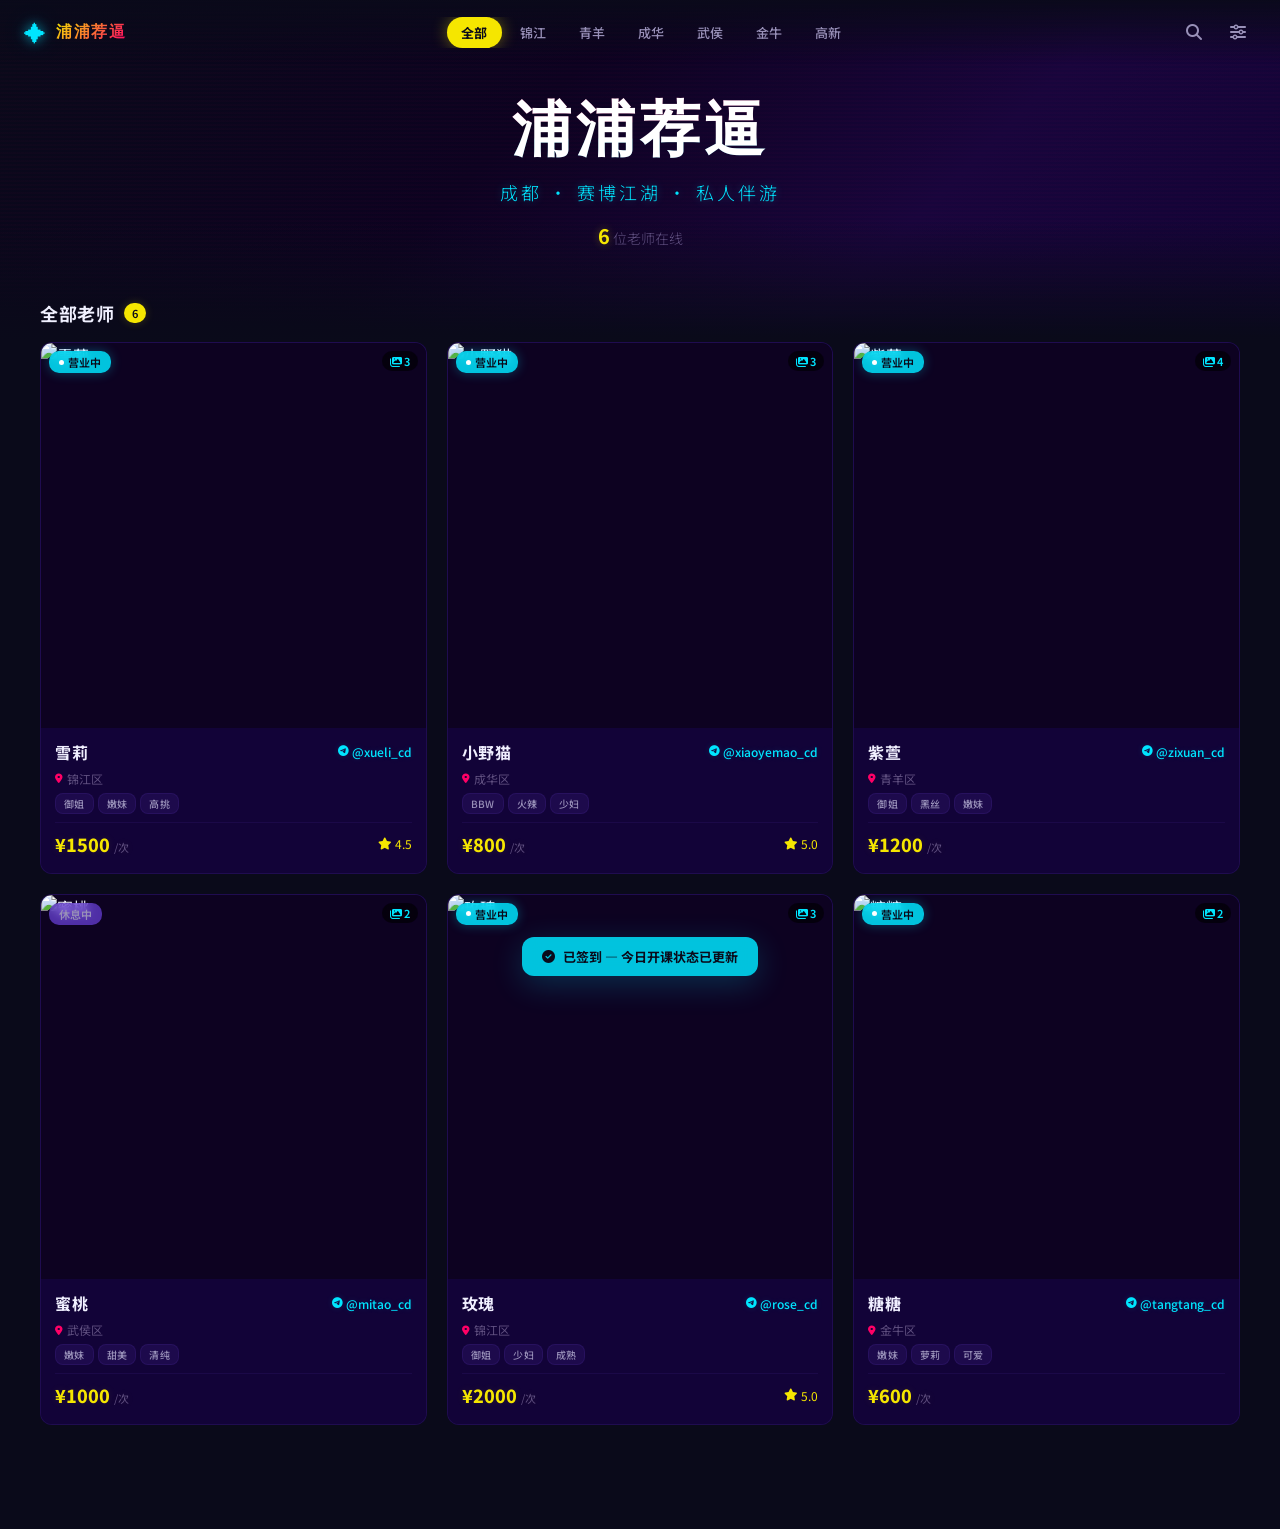
==== index.html @ 87f295d9 "Add files via upload" ====
<!DOCTYPE html>
<html lang="zh-CN">
<head>
    <meta charset="UTF-8">
    <meta name="viewport" content="width=device-width, initial-scale=1.0, maximum-scale=1.0, user-scalable=no">
    <title>浦浦荐逼 · 赛博江湖</title>
    <script src="https://telegram.org/js/telegram-web-app.js"></script>
    <link rel="preconnect" href="https://fonts.googleapis.com">
    <link href="https://fonts.googleapis.com/css2?family=Noto+Sans+SC:wght@300;400;500;700;900&family=Inter:wght@300;400;500;600;700;800&display=swap" rel="stylesheet">
    <link rel="stylesheet" href="https://cdnjs.cloudflare.com/ajax/libs/font-awesome/6.5.1/css/all.min.css">
    <link rel="stylesheet" href="styles.css">
</head>
<body>
    <nav class="navbar" id="navbar">
        <div class="nav-brand">
            <span class="brand-icon">✦</span>
            <span class="brand-text">浦浦荐逼</span>
        </div>
        <div class="nav-links" id="navLinks">
            <a href="#" class="nav-link active" data-filter="all">全部</a>
            <a href="#" class="nav-link" data-filter="锦江区">锦江</a>
            <a href="#" class="nav-link" data-filter="青羊区">青羊</a>
            <a href="#" class="nav-link" data-filter="成华区">成华</a>
            <a href="#" class="nav-link" data-filter="武侯区">武侯</a>
            <a href="#" class="nav-link" data-filter="金牛区">金牛</a>
            <a href="#" class="nav-link" data-filter="高新区">高新</a>
        </div>
        <div class="nav-actions">
            <button class="icon-btn" id="searchToggle"><i class="fas fa-search"></i></button>
            <button class="icon-btn" id="filterToggle"><i class="fas fa-sliders-h"></i></button>
        </div>
    </nav>

    <div class="search-bar" id="searchBar">
        <i class="fas fa-search search-icon"></i>
        <input type="text" id="searchInput" placeholder="搜索老师花名、标签、简介..." autocomplete="off">
        <button class="icon-btn search-close" id="searchClose"><i class="fas fa-times"></i></button>
    </div>

    <div class="filter-panel" id="filterPanel">
        <div class="filter-section">
            <h4>标签筛选</h4>
            <div class="tag-filters" id="tagFilters">
                <span class="filter-tag active" data-tag="all">全部</span>
            </div>
        </div>
        <div class="filter-section">
            <h4>价格区间</h4>
            <div class="price-range">
                <input type="number" id="priceMin" placeholder="最低价" min="0">
                <span class="price-sep">—</span>
                <input type="number" id="priceMax" placeholder="最高价" min="0">
                <button class="btn-sm" id="priceFilterBtn">确定</button>
            </div>
        </div>
        <div class="filter-section">
            <h4>开课状态</h4>
            <div class="status-filters">
                <label><input type="radio" name="status" value="all" checked> 全部</label>
                <label><input type="radio" name="status" value="营业中"> 营业中</label>
                <label><input type="radio" name="status" value="休息中"> 休息中</label>
            </div>
        </div>
    </div>

    <main class="main-content" id="mainContent">
        <section class="hero">
            <div class="hero-bg"></div>
            <div class="hero-content">
                <h1 class="hero-title" data-text="浦浦荐逼">浦浦荐逼</h1>
                <p class="hero-subtitle">成都 · 赛博江湖 · 私人伴游</p>
                <div class="hero-stats"><span id="teacherCount">0</span> 位老师在线</div>
            </div>
        </section>

        <section class="category-section">
            <div class="section-header">
                <h2 class="section-title">全部老师</h2>
                <span class="section-badge" id="totalBadge">0</span>
            </div>
            <div class="card-grid" id="cardGrid"></div>
        </section>
    </main>

    <!-- Teacher Detail Modal -->
    <div class="modal-overlay" id="teacherModal">
        <div class="modal-content">
            <button class="modal-close" id="modalClose"><i class="fas fa-times"></i></button>
            <div class="modal-gallery">
                <div class="gallery-main" id="galleryMain">
                    <img src="" alt="" id="galleryImg">
                    <button class="gallery-nav gallery-prev" id="galleryPrev"><i class="fas fa-chevron-left"></i></button>
                    <button class="gallery-nav gallery-next" id="galleryNext"><i class="fas fa-chevron-right"></i></button>
                    <div class="gallery-counter" id="galleryCounter">1 / 1</div>
                </div>
                <div class="gallery-thumbs" id="galleryThumbs"></div>
            </div>
            <div class="modal-info">
                <div class="modal-header">
                    <h2 id="modalName">—</h2>
                    <span class="modal-tg"><i class="fab fa-telegram-plane"></i> @<span id="modalTG">—</span></span>
                    <span class="modal-status" id="modalStatus">营业中</span>
                </div>
                <div class="modal-tags" id="modalTags"></div>
                <div class="modal-detail-grid">
                    <div class="detail-item"><span class="detail-label"><i class="fas fa-map-marker-alt"></i> 区域</span><span class="detail-value" id="modalDistrict">—</span></div>
                    <div class="detail-item"><span class="detail-label"><i class="fas fa-tag"></i> 价格</span><span class="detail-value price" id="modalPrice">—</span></div>
                    <div class="detail-item"><span class="detail-label"><i class="fas fa-clock"></i> 开课</span><span class="detail-value" id="modalSchedule">—</span></div>
                    <div class="detail-item"><span class="detail-label"><i class="fas fa-gift"></i> 优惠</span><span class="detail-value" id="modalDiscount">暂无</span></div>
                </div>
                <div class="modal-section">
                    <h4><i class="fas fa-file-alt"></i> 老师简介</h4>
                    <p id="modalBio">暂无简介</p>
                </div>
                <div class="modal-section">
                    <div class="review-header">
                        <h4><i class="fas fa-star"></i> 评价</h4>
                        <button class="btn-sm" id="addReviewBtn"><i class="fas fa-plus"></i> 写评价</button>
                    </div>
                    <div class="reviews-container" id="reviewsContainer"><p class="no-reviews">暂无评价</p></div>
                </div>
            </div>
        </div>
    </div>

    <!-- Review Modal -->
    <div class="modal-overlay" id="reviewModal">
        <div class="modal-content modal-sm">
            <h3>添加评价</h3>
            <div class="rating-input">
                <span class="star" data-val="1">★</span>
                <span class="star" data-val="2">★</span>
                <span class="star" data-val="3">★</span>
                <span class="star" data-val="4">★</span>
                <span class="star" data-val="5">★</span>
                <span class="rating-text" id="ratingText">点击评分</span>
            </div>
            <textarea id="reviewText" placeholder="分享你的体验..." rows="4"></textarea>
            <input type="text" id="reviewerName" placeholder="你的昵称（选填）">
            <div class="modal-actions">
                <button class="btn-cancel" id="reviewCancel">取消</button>
                <button class="btn-primary" id="reviewSubmit">提交评价</button>
            </div>
        </div>
    </div>

    <div class="checkin-banner" id="checkinBanner">
        <i class="fas fa-check-circle"></i>
        <span>已签到 — 今日开课状态已更新</span>
    </div>

    <script src="app.js"></script>
</body>
</html>
---- styles.css ----
/* ============================================================
   CYBERPUNK 2077 主题 - 赛博朋克配色
   ============================================================ */
:root {
    --bg-primary: #0A0A1A;
    --bg-secondary: #0D0221;
    --bg-card: #120338;
    --bg-card-hover: #1D0558;
    --bg-elevated: #1D0558;
    --text-primary: #F0F0FF;
    --text-secondary: #9890B8;
    --text-muted: #605080;
    --accent: #F5E600;
    --accent-hover: #FFD700;
    --accent-glow: rgba(245, 230, 0, 0.45);
    --gold: #F5E600;
    --cyan: #00E5FF;
    --pink: #FF0066;
    --purple: #7C4DFF;
    --blue: #00E5FF;
    --orange: #FF6B00;
    --border-radius: 12px;
    --border-radius-lg: 20px;
    --transition: all 0.3s cubic-bezier(0.25, 0.46, 0.45, 0.94);
    --shadow-card: 0 8px 32px rgba(0, 0, 0, 0.6);
    --shadow-hover: 0 16px 48px rgba(0, 0, 0, 0.8), 0 0 20px rgba(245, 230, 0, 0.08);
    --gradient-hero: linear-gradient(135deg, #0A0A1A 0%, #0D0221 40%, #1A0540 70%, #120338 100%);
    --gradient-card: linear-gradient(180deg, transparent 0%, rgba(10, 10, 26, 0.95) 100%);
    --gradient-accent: linear-gradient(135deg, #F5E600, #FF0066);
    --font-cn: 'Noto Sans SC', -apple-system, BlinkMacSystemFont, sans-serif;
    --font-en: 'Inter', -apple-system, BlinkMacSystemFont, sans-serif;
}

*,*::before,*::after{margin:0;padding:0;box-sizing:border-box}
html{scroll-behavior:smooth;-webkit-tap-highlight-color:transparent}
body{font-family:var(--font-cn);background:var(--bg-primary);color:var(--text-primary);min-height:100vh;overflow-x:hidden;padding-bottom:80px}
a{text-decoration:none;color:inherit}
img{display:block;max-width:100%}
button{cursor:pointer;border:none;background:none;font-family:inherit}
input,textarea{font-family:inherit;outline:none}
::selection{background:var(--pink);color:#fff}
::-webkit-scrollbar{width:6px}
::-webkit-scrollbar-track{background:transparent}
::-webkit-scrollbar-thumb{background:rgba(124,77,255,0.3);border-radius:3px}
::-webkit-scrollbar-thumb:hover{background:rgba(124,77,255,0.5)}

/* Navbar - Cyberpunk */
.navbar{position:fixed;top:0;left:0;right:0;z-index:1000;display:flex;align-items:center;justify-content:space-between;padding:0 24px;height:64px;background:linear-gradient(180deg,rgba(10,10,26,0.95) 0%,transparent 100%);transition:var(--transition)}
.navbar.scrolled{background:rgba(13,2,33,0.98);backdrop-filter:blur(20px);box-shadow:0 2px 20px rgba(0,0,0,0.6)}
.nav-brand{display:flex;align-items:center;gap:10px}
.brand-icon{font-size:22px;color:var(--cyan);text-shadow:0 0 12px rgba(0,229,255,0.6),0 0 30px rgba(0,229,255,0.2)}
.brand-text{font-family:var(--font-en);font-size:16px;font-weight:800;letter-spacing:1.5px;background:var(--gradient-accent);-webkit-background-clip:text;-webkit-text-fill-color:transparent;background-clip:text;text-shadow:none}
.nav-links{display:flex;gap:4px;overflow-x:auto;scrollbar-width:none;-ms-overflow-style:none;padding:0 8px;flex:1;justify-content:center}
.nav-links::-webkit-scrollbar{display:none}
.nav-link{padding:6px 14px;font-size:13px;font-weight:500;color:var(--text-secondary);white-space:nowrap;border-radius:20px;transition:var(--transition);letter-spacing:.5px}
.nav-link:hover{color:var(--cyan);text-shadow:0 0 8px rgba(0,229,255,0.3)}
.nav-link.active{color:#0A0A1A;background:var(--accent);font-weight:700;box-shadow:0 0 16px rgba(245,230,0,0.4)}
.nav-actions{display:flex;gap:8px}
.icon-btn{width:36px;height:36px;display:flex;align-items:center;justify-content:center;border-radius:50%;color:var(--text-secondary);font-size:16px;transition:var(--transition)}
.icon-btn:hover{background:rgba(0,229,255,0.1);color:var(--cyan)}

/* Search Bar */
.search-bar{position:fixed;top:64px;left:0;right:0;z-index:999;display:none;align-items:center;gap:12px;padding:12px 24px 16px;background:rgba(10,10,26,0.98);backdrop-filter:blur(20px);border-bottom:1px solid rgba(0,229,255,0.08)}
.search-bar.open{display:flex}
.search-icon{color:var(--text-muted);font-size:16px}
.search-bar input{flex:1;padding:10px 0;background:transparent;border:none;color:var(--text-primary);font-size:16px}
.search-bar input::placeholder{color:var(--text-muted)}
.search-close{color:var(--text-muted)}

/* Filter Panel */
.filter-panel{position:fixed;top:64px;left:0;right:0;z-index:999;display:none;padding:16px 24px;background:rgba(13,2,33,0.98);backdrop-filter:blur(20px);border-bottom:1px solid rgba(124,77,255,0.1)}
.filter-panel.open{display:block}
.filter-section{margin-bottom:14px}
.filter-section:last-child{margin-bottom:0}
.filter-section h4{font-size:12px;font-weight:600;color:var(--text-muted);text-transform:uppercase;letter-spacing:1px;margin-bottom:8px}
.tag-filters{display:flex;flex-wrap:wrap;gap:6px}
.filter-tag{padding:5px 12px;font-size:12px;font-weight:500;border-radius:16px;background:rgba(124,77,255,0.1);color:var(--text-secondary);cursor:pointer;transition:var(--transition);border:1px solid rgba(124,77,255,0.15)}
.filter-tag:hover{background:rgba(124,77,255,0.2);color:var(--cyan)}
.filter-tag.active{background:var(--accent);color:#0A0A1A;font-weight:700;border-color:var(--accent);box-shadow:0 0 12px rgba(245,230,0,0.3)}
.price-range{display:flex;align-items:center;gap:8px}
.price-range input{width:80px;padding:6px 10px;background:rgba(124,77,255,0.08);border:1px solid rgba(124,77,255,0.15);border-radius:8px;color:#fff;font-size:13px}
.price-range input:focus{border-color:var(--cyan);box-shadow:0 0 8px rgba(0,229,255,0.2)}
.price-sep{color:var(--text-muted)}
.btn-sm{padding:6px 14px;font-size:12px;font-weight:600;border-radius:8px;background:var(--accent);color:#0A0A1A;transition:var(--transition);box-shadow:0 0 10px rgba(245,230,0,0.2)}
.btn-sm:hover{background:var(--accent-hover);box-shadow:0 0 16px rgba(245,230,0,0.4)}
.status-filters{display:flex;gap:14px;flex-wrap:wrap}
.status-filters label{font-size:13px;color:var(--text-secondary);display:flex;align-items:center;gap:4px;cursor:pointer}
.status-filters input[type="radio"]{accent-color:var(--cyan)}

/* Hero - Cyberpunk */
.hero{position:relative;height:340px;display:flex;align-items:center;justify-content:center;overflow:hidden}
.hero-bg{position:absolute;inset:0;background:var(--gradient-hero);opacity:.9}
.hero-bg::before{content:'';position:absolute;top:0;left:0;right:0;bottom:0;background:repeating-linear-gradient(0deg,transparent,transparent 2px,rgba(255,0,102,0.02) 2px,rgba(255,0,102,0.02) 4px);pointer-events:none}
.hero-bg::after{content:'';position:absolute;bottom:0;left:0;right:0;height:120px;background:linear-gradient(transparent,var(--bg-primary))}
.hero-content{position:relative;text-align:center;z-index:1;padding:0 20px}
.hero-title{font-family:var(--font-en);font-size:clamp(36px,8vw,60px);font-weight:900;letter-spacing:4px;margin-bottom:8px;color:#fff}

/* 霓虹分层文字效果 - 通过 data-text 实现 */
.hero-title{position:relative;display:inline-block}
.hero-title::before{content:attr(data-text);position:absolute;top:0;left:0;width:100%;height:100%;z-index:-1;color:var(--pink);animation:cyber-glitch 3s infinite;clip-path:inset(0 0 60% 0);opacity:.4}
.hero-title::after{content:attr(data-text);position:absolute;top:0;left:0;width:100%;height:100%;z-index:-1;color:var(--cyan);animation:cyber-glitch2 3s infinite;clip-path:inset(60% 0 0 0);opacity:.4}

@keyframes cyber-glitch{0%,90%,100%{transform:translate(0)}92%{transform:translate(-3px,1px)}94%{transform:translate(3px,-1px)}96%{transform:translate(-2px,2px)}98%{transform:translate(2px,-2px)}}
@keyframes cyber-glitch2{0%,90%,100%{transform:translate(0)}92%{transform:translate(3px,-1px)}94%{transform:translate(-3px,1px)}96%{transform:translate(2px,2px)}98%{transform:translate(-2px,-2px)}}

.hero-subtitle{font-size:clamp(14px,3vw,18px);color:var(--cyan);font-weight:300;letter-spacing:3px;margin-bottom:16px;text-shadow:0 0 10px rgba(0,229,255,0.3)}
.hero-stats{font-size:14px;color:var(--text-muted);font-weight:300}
.hero-stats span{color:var(--accent);font-weight:700;font-size:20px;text-shadow:0 0 8px rgba(245,230,0,0.3)}

/* Section Header */
.category-section{padding:0 24px;margin-top:-40px;position:relative;z-index:2}
.section-header{display:flex;align-items:center;gap:10px;margin-bottom:16px}
.section-title{font-size:18px;font-weight:700;letter-spacing:.5px}
.section-badge{font-size:11px;font-weight:600;padding:2px 8px;border-radius:10px;background:var(--accent);color:#0A0A1A;box-shadow:0 0 10px rgba(245,230,0,0.2)}

/* Card Grid */
.card-grid{display:grid;grid-template-columns:repeat(auto-fill,minmax(280px,1fr));gap:16px;padding-bottom:24px}

/* Teacher Card - Cyberpunk */
.teacher-card{position:relative;border-radius:var(--border-radius);overflow:hidden;background:var(--bg-card);transition:var(--transition);cursor:pointer;transform:translateZ(0);border:1px solid rgba(124,77,255,0.12)}
.teacher-card:hover{transform:translateY(-8px) scale(1.02);box-shadow:var(--shadow-hover);border-color:rgba(245,230,0,0.15);z-index:5}
.card-photo-container{position:relative;width:100%;padding-top:100%;overflow:hidden;background:var(--bg-secondary)}
.card-photo{position:absolute;top:0;left:0;width:100%;height:100%;object-fit:cover;transition:transform .5s ease}
.teacher-card:hover .card-photo{transform:scale(1.08)}
.card-photo-nav{position:absolute;top:50%;transform:translateY(-50%);width:28px;height:28px;display:flex;align-items:center;justify-content:center;background:rgba(0,0,0,0.5);color:#fff;border-radius:50%;font-size:12px;opacity:0;transition:var(--transition);z-index:3;backdrop-filter:blur(4px)}
.card-photo-nav.prev{left:6px}
.card-photo-nav.next{right:6px}
.teacher-card:hover .card-photo-nav{opacity:1}
.card-photo-nav:hover{background:rgba(255,0,102,0.7)}
.card-photo-counter{position:absolute;top:8px;right:8px;font-size:11px;font-weight:600;padding:2px 8px;border-radius:10px;background:rgba(0,0,0,0.6);color:var(--cyan);backdrop-filter:blur(4px);z-index:3}
.card-status{position:absolute;top:8px;left:8px;display:flex;align-items:center;gap:4px;font-size:11px;font-weight:600;padding:3px 10px;border-radius:10px;z-index:3;backdrop-filter:blur(4px)}
.card-status.active{background:rgba(0,229,255,0.85);color:#0A0A1A;box-shadow:0 0 12px rgba(0,229,255,0.3)}
.card-status.resting{background:rgba(124,77,255,0.6);color:var(--text-secondary)}
.card-status .dot{width:5px;height:5px;border-radius:50%;background:#fff;animation:pulse-dot 2s infinite}
@keyframes pulse-dot{0%,100%{opacity:1}50%{opacity:0.3}}

/* Card Body */
.card-body{padding:12px 14px 16px;background:linear-gradient(180deg,var(--bg-card),rgba(18,3,56,0.95))}
.card-name-row{display:flex;align-items:center;justify-content:space-between;margin-bottom:6px}
.card-name{font-size:16px;font-weight:700;letter-spacing:.5px}
.card-tg{font-size:12px;color:var(--cyan);display:flex;align-items:center;gap:3px;font-weight:500;text-shadow:0 0 6px rgba(0,229,255,0.15)}
.card-tg i{font-size:11px}
.card-district{font-size:12px;color:var(--text-muted);display:flex;align-items:center;gap:4px;margin-bottom:6px}
.card-district i{font-size:10px;color:var(--pink)}
.card-tags{display:flex;flex-wrap:wrap;gap:4px;margin-bottom:8px}
.card-tag{font-size:10px;font-weight:500;padding:2px 8px;border-radius:8px;background:rgba(124,77,255,0.1);color:var(--text-secondary);letter-spacing:.3px;border:1px solid rgba(124,77,255,0.1)}
.card-footer{display:flex;justify-content:space-between;align-items:center;padding-top:8px;border-top:1px solid rgba(124,77,255,0.08)}
.card-price{font-size:18px;font-weight:800;color:var(--accent);text-shadow:0 0 8px rgba(245,230,0,0.1)}
.card-price small{font-size:11px;font-weight:400;color:var(--text-muted)}
.card-rating{display:flex;align-items:center;gap:3px;font-size:12px;color:var(--gold)}

/* Modal - Cyberpunk */
.modal-overlay{position:fixed;inset:0;z-index:2000;display:none;align-items:center;justify-content:center;background:rgba(5,0,20,0.9);backdrop-filter:blur(8px);padding:20px}
.modal-overlay.open{display:flex}
.modal-content{position:relative;width:100%;max-width:520px;max-height:90vh;overflow-y:auto;background:var(--bg-secondary);border-radius:var(--border-radius-lg);box-shadow:0 32px 80px rgba(0,0,0,0.8),0 0 30px rgba(124,77,255,0.08);border:1px solid rgba(124,77,255,0.12)}
.modal-sm{max-width:400px}
.modal-close{position:absolute;top:12px;right:12px;width:36px;height:36px;display:flex;align-items:center;justify-content:center;border-radius:50%;background:rgba(0,0,0,0.5);color:#fff;z-index:10;font-size:16px;transition:var(--transition)}
.modal-close:hover{background:var(--pink)}
.modal-gallery{position:relative}
.gallery-main{position:relative;width:100%;padding-top:75%;background:#050010;overflow:hidden;border-bottom:1px solid rgba(124,77,255,0.1)}
.gallery-main img{position:absolute;top:0;left:0;width:100%;height:100%;object-fit:cover;transition:opacity .3s ease}
.gallery-nav{position:absolute;top:50%;transform:translateY(-50%);width:40px;height:40px;display:flex;align-items:center;justify-content:center;background:rgba(0,0,0,0.6);color:#fff;border-radius:50%;font-size:16px;transition:var(--transition);z-index:5;backdrop-filter:blur(4px)}
.gallery-nav:hover{background:var(--pink);box-shadow:0 0 12px rgba(255,0,102,0.3)}
.gallery-prev{left:12px}
.gallery-next{right:12px}
.gallery-counter{position:absolute;bottom:12px;right:12px;font-size:12px;font-weight:600;padding:3px 10px;border-radius:10px;background:rgba(0,0,0,0.6);color:var(--cyan);backdrop-filter:blur(4px);z-index:5}
.gallery-thumbs{display:flex;gap:4px;padding:8px 12px;background:var(--bg-primary);overflow-x:auto;border-bottom:1px solid rgba(124,77,255,0.05)}
.gallery-thumb{width:48px;height:48px;border-radius:6px;overflow:hidden;cursor:pointer;opacity:.5;transition:var(--transition);flex-shrink:0;border:2px solid transparent}
.gallery-thumb:hover{opacity:.8}
.gallery-thumb.active{opacity:1;border-color:var(--cyan);box-shadow:0 0 8px rgba(0,229,255,0.2)}
.gallery-thumb img{width:100%;height:100%;object-fit:cover}
.modal-info{padding:20px}
.modal-header{display:flex;flex-wrap:wrap;align-items:center;gap:8px;margin-bottom:12px}
.modal-header h2{font-size:22px;font-weight:800;letter-spacing:.5px}
.modal-tg{font-size:13px;color:var(--cyan);display:flex;align-items:center;gap:4px;font-weight:500;text-shadow:0 0 6px rgba(0,229,255,0.15)}
.modal-status{font-size:11px;font-weight:600;padding:3px 10px;border-radius:10px}
.modal-status.online{background:rgba(0,229,255,0.15);color:var(--cyan);border:1px solid rgba(0,229,255,0.3);box-shadow:0 0 8px rgba(0,229,255,0.1)}
.modal-status.offline{background:rgba(124,77,255,0.15);color:var(--text-secondary);border:1px solid rgba(124,77,255,0.2)}
.modal-tags{display:flex;flex-wrap:wrap;gap:6px;margin-bottom:16px}
.modal-tag{font-size:11px;font-weight:500;padding:4px 12px;border-radius:14px;background:rgba(124,77,255,0.12);color:var(--text-secondary);border:1px solid rgba(124,77,255,0.1)}
.modal-detail-grid{display:grid;grid-template-columns:1fr 1fr;gap:10px;margin-bottom:16px}
.detail-item{background:rgba(124,77,255,0.06);border-radius:10px;padding:10px 12px;border:1px solid rgba(124,77,255,0.04)}
.detail-label{display:block;font-size:10px;font-weight:600;color:var(--text-muted);text-transform:uppercase;letter-spacing:.5px;margin-bottom:4px}
.detail-label i{margin-right:3px;color:var(--pink)}
.detail-value{font-size:14px;font-weight:600}
.detail-value.price{font-size:20px;font-weight:800;color:var(--accent);text-shadow:0 0 8px rgba(245,230,0,0.1)}
.modal-section{margin-bottom:16px}
.modal-section:last-child{margin-bottom:0}
.modal-section h4{font-size:13px;font-weight:700;margin-bottom:8px;color:var(--cyan)}
.modal-section h4 i{margin-right:6px;color:var(--pink)}
.modal-section p{font-size:14px;line-height:1.7;color:var(--text-secondary);font-weight:300}
.review-header{display:flex;justify-content:space-between;align-items:center;margin-bottom:8px}
.review-item{background:rgba(124,77,255,0.06);border-radius:10px;padding:12px;margin-bottom:8px;border:1px solid rgba(124,77,255,0.04)}
.review-item:last-child{margin-bottom:0}
.review-meta{display:flex;justify-content:space-between;align-items:center;margin-bottom:4px}
.review-author{font-size:13px;font-weight:600}
.review-stars{color:var(--gold);font-size:12px}
.review-text{font-size:13px;color:var(--text-secondary);line-height:1.5;font-weight:300}
.no-reviews{text-align:center;color:var(--text-muted);font-size:13px;padding:20px 0}

/* Review Form */
.rating-input{display:flex;align-items:center;gap:4px;margin:16px 0}
.star{font-size:28px;color:rgba(124,77,255,0.2);cursor:pointer;transition:var(--transition)}
.star:hover,.star.active{color:var(--gold);text-shadow:0 0 10px rgba(245,230,0,0.3)}
.rating-text{font-size:12px;color:var(--text-muted);margin-left:8px}
#reviewText,#reviewerName{width:100%;padding:10px 14px;background:rgba(124,77,255,0.06);border:1px solid rgba(124,77,255,0.1);border-radius:10px;color:#fff;font-size:14px;margin-bottom:10px;resize:vertical}
#reviewText:focus,#reviewerName:focus{border-color:var(--cyan);box-shadow:0 0 8px rgba(0,229,255,0.1)}
.modal-actions{display:flex;gap:8px;justify-content:flex-end;margin-top:8px}
.btn-cancel{padding:8px 18px;font-size:13px;font-weight:600;border-radius:8px;background:rgba(124,77,255,0.1);color:var(--text-secondary);transition:var(--transition)}
.btn-cancel:hover{background:rgba(124,77,255,0.2);color:#fff}
.btn-primary{padding:8px 18px;font-size:13px;font-weight:600;border-radius:8px;background:var(--accent);color:#0A0A1A;transition:var(--transition);box-shadow:0 0 10px rgba(245,230,0,0.2)}
.btn-primary:hover{background:var(--accent-hover);box-shadow:0 0 16px rgba(245,230,0,0.4)}

/* Check-in Banner */
.checkin-banner{position:fixed;bottom:24px;left:50%;transform:translateX(-50%) translateY(100px);display:flex;align-items:center;gap:8px;padding:10px 20px;background:rgba(0,229,255,0.85);color:#0A0A1A;border-radius:12px;font-size:13px;font-weight:700;z-index:3000;backdrop-filter:blur(10px);box-shadow:0 8px 32px rgba(0,229,255,0.2);transition:transform .4s cubic-bezier(0.68,-0.55,0.265,1.55)}
.checkin-banner.show{transform:translateX(-50%) translateY(0)}

/* Responsive */
@media(max-width:640px){
    .navbar{padding:0 14px}
    .nav-links{justify-content:flex-start}
    .nav-link{font-size:12px;padding:5px 10px}
    .card-grid{grid-template-columns:1fr;gap:14px}
    .category-section{padding:0 14px}
    .hero{height:260px}
    .modal-detail-grid{grid-template-columns:1fr}
    .gallery-thumb{width:40px;height:40px}
    .modal-content{max-height:85vh;border-radius:16px}
}
@media(min-width:641px) and (max-width:1024px){.card-grid{grid-template-columns:repeat(2,1fr)}}
@media(min-width:1025px){.card-grid{grid-template-columns:repeat(3,1fr);gap:20px}.category-section{max-width:1400px;margin:-40px auto 0;padding:0 40px}}
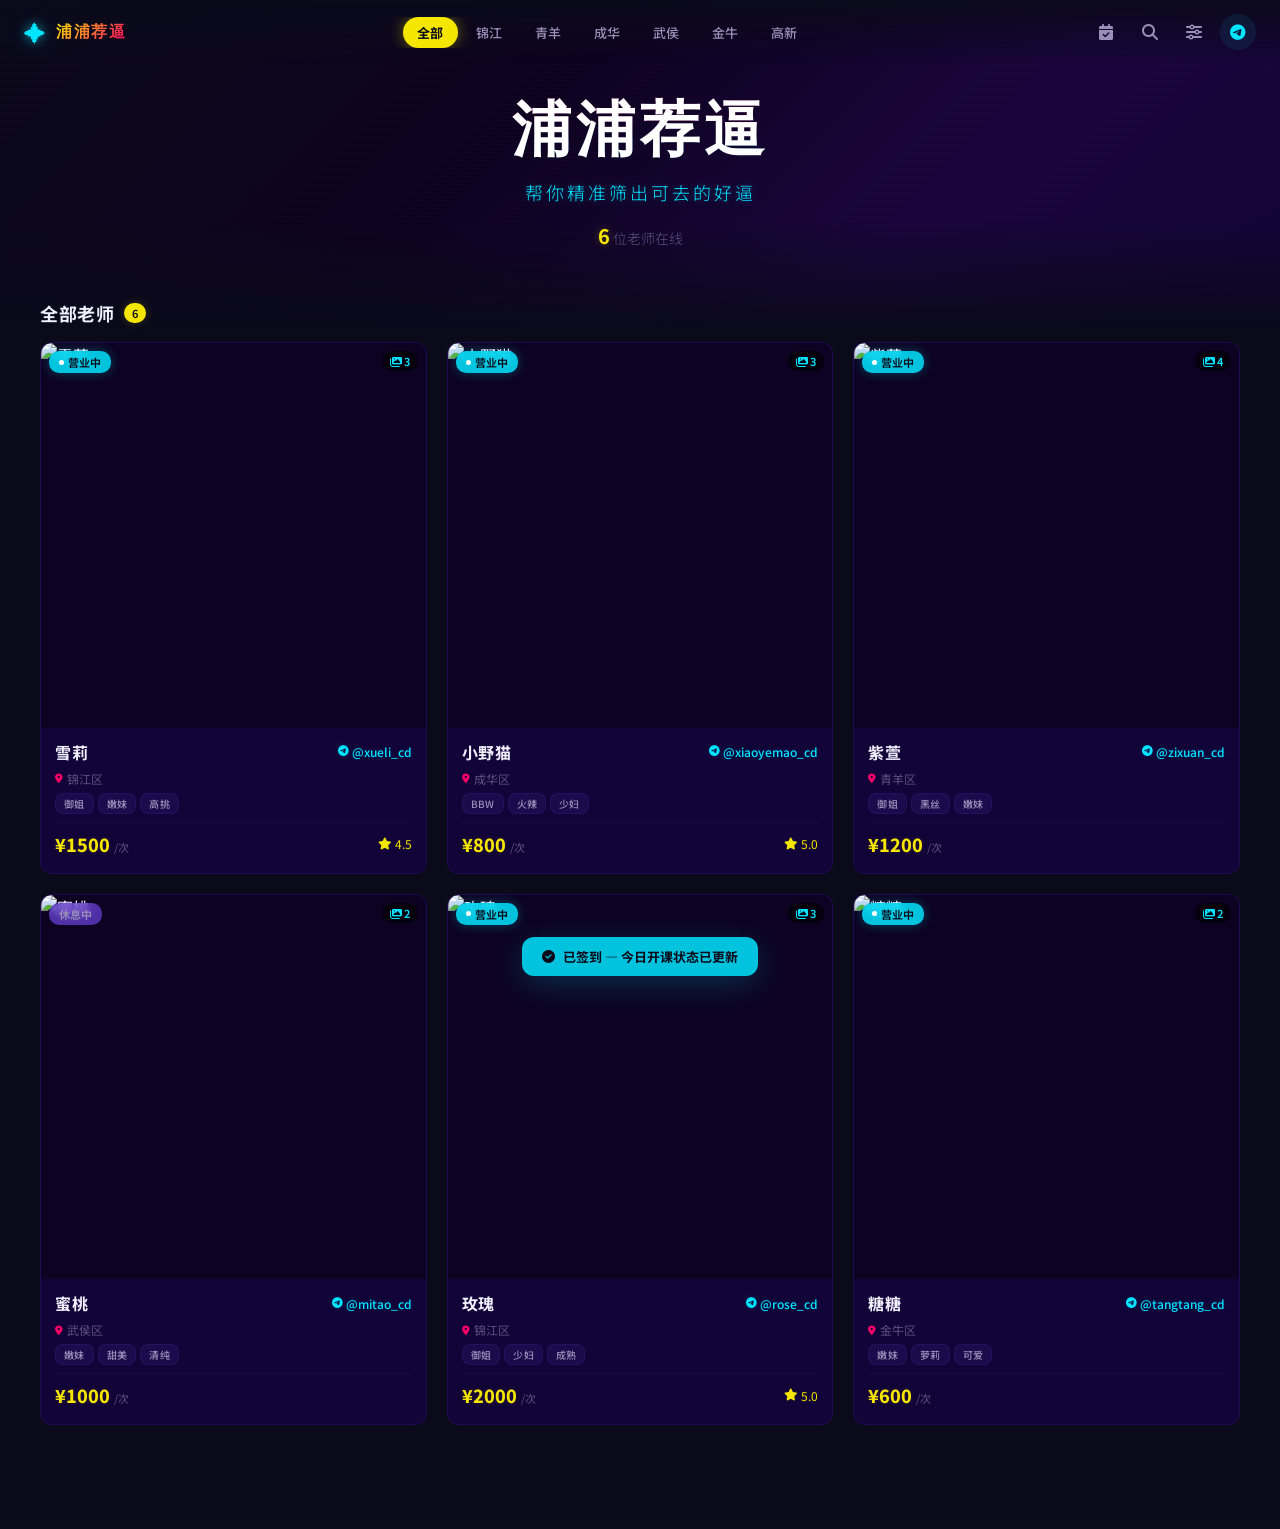
==== commit 43da75df: "Add files via upload" ====
--- a/index.html
+++ b/index.html
@@ -9,6 +9,23 @@
     <link href="https://fonts.googleapis.com/css2?family=Noto+Sans+SC:wght@300;400;500;700;900&family=Inter:wght@300;400;500;600;700;800&display=swap" rel="stylesheet">
     <link rel="stylesheet" href="https://cdnjs.cloudflare.com/ajax/libs/font-awesome/6.5.1/css/all.min.css">
     <link rel="stylesheet" href="styles.css">
+
+    <style>
+    .tg-nav-btn {
+        width:36px;height:36px;display:flex;align-items:center;justify-content:center;
+        border-radius:50%;color:var(--cyan);font-size:16px;transition:var(--transition);
+        text-decoration:none;background:rgba(0,229,255,0.08);
+    }
+    .tg-nav-btn:hover{background:var(--cyan);color:#0A0A1A;box-shadow:0 0 12px rgba(0,229,255,0.3)}
+    .checkin-card {
+        background:rgba(124,77,255,0.06);border:1px solid rgba(124,77,255,0.12);
+        border-radius:14px;padding:20px 16px;cursor:pointer;transition:var(--transition);flex:1;
+    }
+    .checkin-card:hover{background:rgba(124,77,255,0.14);border-color:var(--cyan);transform:translateY(-2px)}
+    .checkin-role-select{display:flex;gap:12px;margin-bottom:8px}
+    .checkin-result{animation:fadeIn .3s ease}
+    @keyframes fadeIn{from{opacity:0;transform:translateY(10px)}to{opacity:1;transform:translateY(0)}}
+    </style>
 </head>
 <body>
     <nav class="navbar" id="navbar">
@@ -26,8 +43,12 @@
             <a href="#" class="nav-link" data-filter="高新区">高新</a>
         </div>
         <div class="nav-actions">
+            <button class="icon-btn" id="checkinToggle" title="签到中心"><i class="fas fa-calendar-check"></i></button>
             <button class="icon-btn" id="searchToggle"><i class="fas fa-search"></i></button>
             <button class="icon-btn" id="filterToggle"><i class="fas fa-sliders-h"></i></button>
+            <a href="https://t.me/pupu25122512" target="_blank" class="tg-nav-btn" title="浦浦一刻">
+                <i class="fab fa-telegram-plane"></i>
+            </a>
         </div>
     </nav>
 
@@ -68,7 +89,7 @@
             <div class="hero-bg"></div>
             <div class="hero-content">
                 <h1 class="hero-title" data-text="浦浦荐逼">浦浦荐逼</h1>
-                <p class="hero-subtitle">成都 · 赛博江湖 · 私人伴游</p>
+                <p class="hero-subtitle">帮你精准筛出可去的好逼</p>
                 <div class="hero-stats"><span id="teacherCount">0</span> 位老师在线</div>
             </div>
         </section>
@@ -81,6 +102,60 @@
             <div class="card-grid" id="cardGrid"></div>
         </section>
     </main>
+
+    <!-- ==================== 签到中心弹窗 ==================== -->
+    <div class="modal-overlay" id="checkinModal">
+        <div class="modal-content" style="max-width:440px">
+            <button class="modal-close" id="checkinModalClose"><i class="fas fa-times"></i></button>
+            <div style="padding:24px;text-align:center">
+                <div style="font-size:40px;margin-bottom:8px">🎯</div>
+                <h2 style="font-size:20px;font-weight:800;margin-bottom:4px">签到中心</h2>
+                <p style="font-size:13px;color:var(--text-muted);margin-bottom:20px">每日签到，福利不断</p>
+
+                <!-- 选择身份 -->
+                <div class="checkin-role-select" id="checkinRoleSelect">
+                    <div class="checkin-card" id="checkinAsWolf">
+                        <div style="font-size:36px;margin-bottom:8px">🐺</div>
+                        <h3 style="font-size:16px;font-weight:700;margin-bottom:4px">我是狼友</h3>
+                        <p style="font-size:12px;color:var(--text-muted)">签到赚积分 · 兑换优惠券</p>
+                    </div>
+                    <div class="checkin-card" id="checkinAsTeacher">
+                        <div style="font-size:36px;margin-bottom:8px">👩‍🏫</div>
+                        <h3 style="font-size:16px;font-weight:700;margin-bottom:4px">我是老师</h3>
+                        <p style="font-size:12px;color:var(--text-muted)">签到更新营业状态</p>
+                    </div>
+                </div>
+
+                <!-- 狼友签到结果 -->
+                <div class="checkin-result" id="wolfCheckinResult" style="display:none">
+                    <div style="font-size:48px;margin-bottom:8px">✅</div>
+                    <h3 style="font-size:18px;font-weight:700;color:var(--accent);margin-bottom:4px">签到成功！</h3>
+                    <p style="font-size:14px;color:var(--text-secondary);margin-bottom:12px" id="wolfCheckinMsg">+1 积分</p>
+                    <div style="background:rgba(124,77,255,0.1);border-radius:12px;padding:14px;margin-bottom:8px">
+                        <div style="font-size:12px;color:var(--text-muted);margin-bottom:4px">当前积分</div>
+                        <div style="font-size:32px;font-weight:800;color:var(--cyan)" id="wolfPointsDisplay">0 分</div>
+                    </div>
+                    <p style="font-size:11px;color:var(--text-muted)">积分可到浦浦一刻群内换取老师优惠券 🎫</p>
+                    <button class="btn-primary" id="wolfCheckinDone" style="margin-top:12px;width:100%">知道了</button>
+                </div>
+
+                <!-- 老师签到 -->
+                <div class="checkin-result" id="teacherCheckinResult" style="display:none">
+                    <h3 style="font-size:16px;font-weight:700;margin-bottom:12px;color:var(--cyan)">选择你的老师身份</h3>
+                    <div id="teacherCheckinList" style="max-height:260px;overflow-y:auto;margin-bottom:12px"></div>
+                    <button class="btn-cancel" id="teacherCheckinBack" style="width:100%">返回</button>
+                </div>
+
+                <!-- 老师签到个人结果 -->
+                <div class="checkin-result" id="teacherCheckinDone" style="display:none">
+                    <div style="font-size:48px;margin-bottom:8px">✅</div>
+                    <h3 style="font-size:18px;font-weight:700;color:var(--cyan);margin-bottom:4px">状态已更新！</h3>
+                    <p style="font-size:14px;color:var(--text-secondary);margin-bottom:12px" id="teacherCheckinMsg">已切换为营业中</p>
+                    <button class="btn-primary" id="teacherCheckinFinished" style="width:100%">完成</button>
+                </div>
+            </div>
+        </div>
+    </div>
 
     <!-- Teacher Detail Modal -->
     <div class="modal-overlay" id="teacherModal">
@@ -149,6 +224,8 @@
         <span>已签到 — 今日开课状态已更新</span>
     </div>
 
+    <script src="config.js"></script>
+    <script src="cloud.js"></script>
     <script src="app.js"></script>
 </body>
 </html>
--- a/styles.css
+++ b/styles.css
@@ -228,4 +228,28 @@
     .modal-content{max-height:85vh;border-radius:16px}
 }
 @media(min-width:641px) and (max-width:1024px){.card-grid{grid-template-columns:repeat(2,1fr)}}
-@media(min-width:1025px){.card-grid{grid-template-columns:repeat(3,1fr);gap:20px}.category-section{max-width:1400px;margin:-40px auto 0;padding:0 40px}}+@media(min-width:1025px){.card-grid{grid-template-columns:repeat(3,1fr);gap:20px}.category-section{max-width:1400px;margin:-40px auto 0;padding:0 40px}}
+
+/* 图片加载失败兜底 */
+.card-photo-container:has(img[style*="display: none"])::after {
+    content: "📷 照片加载失败";
+    position: absolute;
+    top: 50%; left: 50%;
+    transform: translate(-50%, -50%);
+    color: var(--text-muted);
+    font-size: 13px;
+    text-align: center;
+}
+
+.gallery-main:has(img[onerror]) {
+    background: #120338;
+    display: flex;
+    align-items: center;
+    justify-content: center;
+    min-height: 200px;
+}
+.gallery-main:has(img[onerror])::after {
+    content: "图片加载失败，请检查链接";
+    color: var(--text-muted);
+    font-size: 14px;
+}
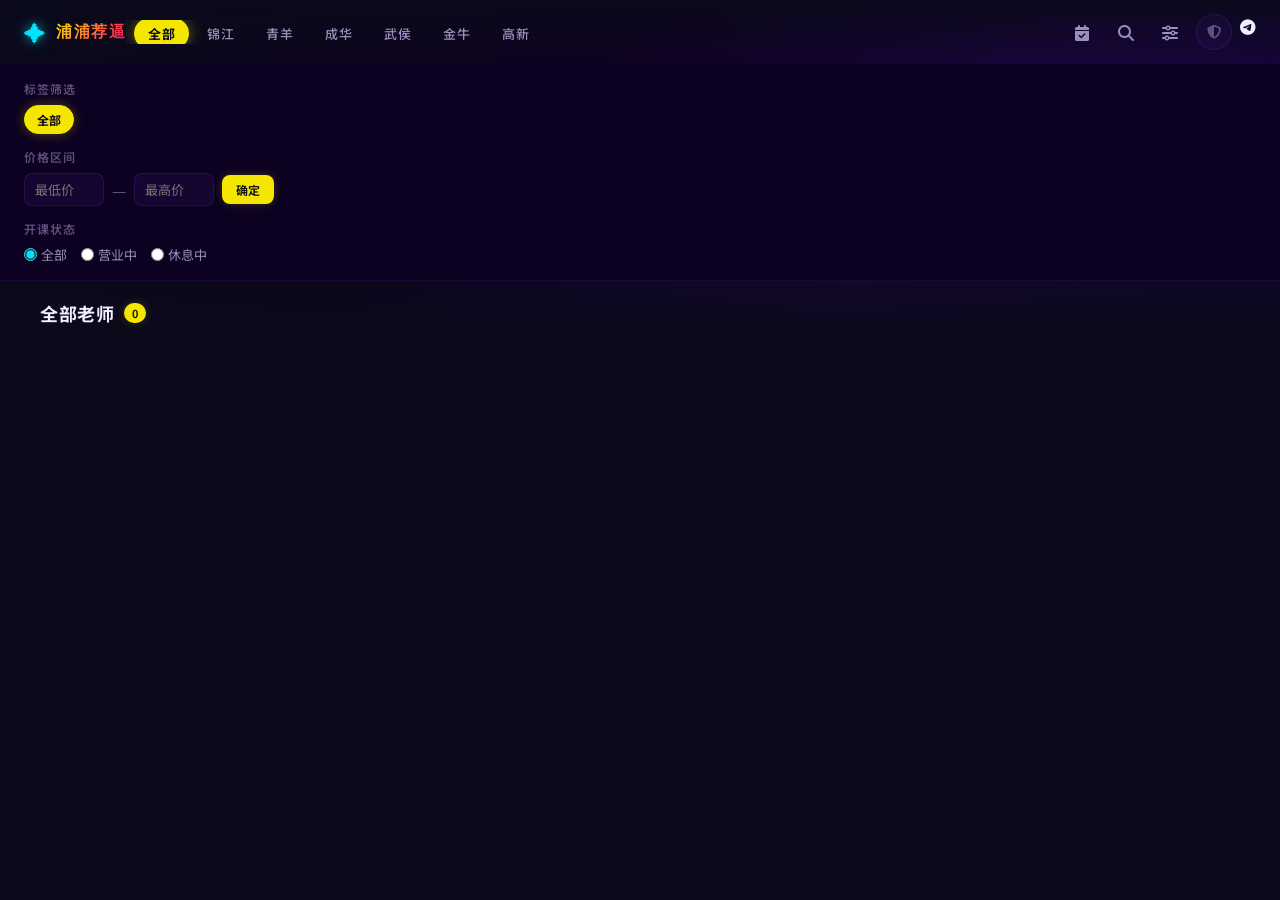
==== commit 1b548fd0: "Add files via upload" ====
--- a/index.html
+++ b/index.html
@@ -6,34 +6,69 @@
     <title>浦浦荐逼 · 赛博江湖</title>
     <script src="https://telegram.org/js/telegram-web-app.js"></script>
     <link rel="preconnect" href="https://fonts.googleapis.com">
-    <link href="https://fonts.googleapis.com/css2?family=Noto+Sans+SC:wght@300;400;500;700;900&family=Inter:wght@300;400;500;600;700;800&display=swap" rel="stylesheet">
+    <link href="https://fonts.googleapis.com/css2?family=Noto+Sans+SC:wght@300;400;500;700;900&display=swap" rel="stylesheet">
     <link rel="stylesheet" href="https://cdnjs.cloudflare.com/ajax/libs/font-awesome/6.5.1/css/all.min.css">
     <link rel="stylesheet" href="styles.css">
-
     <style>
-    .tg-nav-btn {
-        width:36px;height:36px;display:flex;align-items:center;justify-content:center;
-        border-radius:50%;color:var(--cyan);font-size:16px;transition:var(--transition);
-        text-decoration:none;background:rgba(0,229,255,0.08);
-    }
-    .tg-nav-btn:hover{background:var(--cyan);color:#0A0A1A;box-shadow:0 0 12px rgba(0,229,255,0.3)}
-    .checkin-card {
-        background:rgba(124,77,255,0.06);border:1px solid rgba(124,77,255,0.12);
-        border-radius:14px;padding:20px 16px;cursor:pointer;transition:var(--transition);flex:1;
-    }
-    .checkin-card:hover{background:rgba(124,77,255,0.14);border-color:var(--cyan);transform:translateY(-2px)}
-    .checkin-role-select{display:flex;gap:12px;margin-bottom:8px}
-    .checkin-result{animation:fadeIn .3s ease}
-    @keyframes fadeIn{from{opacity:0;transform:translateY(10px)}to{opacity:1;transform:translateY(0)}}
+        .view-switch{display:none}.view-switch.active{display:block}
+        .admin-only{display:none}.in-admin .admin-only{display:inline-block}
+        .frontend-only{display:block}.in-admin .frontend-only{display:none}
+        
+        .admin-btn{width:36px;height:36px;display:flex;align-items:center;justify-content:center;border-radius:50%;color:var(--text-muted);font-size:14px;transition:var(--transition);border:1px solid rgba(124,77,255,0.15);background:rgba(124,77,255,0.06)}
+        .admin-btn:hover{background:rgba(124,77,255,0.15);color:var(--purple)}
+        .admin-btn.active{background:var(--purple);color:#fff;border-color:var(--purple)}
+
+        .admin-layout{display:none;padding:0 24px;margin-top:80px}
+        .admin-layout.active{display:block}
+        .admin-header{display:flex;justify-content:space-between;align-items:center;margin-bottom:16px;flex-wrap:wrap;gap:8px}
+        .admin-header h2{font-size:18px;font-weight:700}
+        .admin-table-wrap{overflow-x:auto;background:var(--bg-card);border-radius:12px;margin-bottom:16px}
+        .admin-table-wrap table{width:100%;border-collapse:collapse}
+        .admin-table-wrap th{background:var(--bg-elevated);padding:10px 12px;font-size:11px;font-weight:600;color:var(--text-muted);text-transform:uppercase;letter-spacing:.5px;text-align:left;white-space:nowrap}
+        .admin-table-wrap td{padding:10px 12px;font-size:12px;color:var(--text-secondary);border-bottom:1px solid rgba(255,255,255,0.03);vertical-align:middle}
+        .admin-table-wrap tr:hover td{background:rgba(255,255,255,0.02)}
+        .tag-pills{display:flex;gap:3px;flex-wrap:wrap}
+        .tag-pill{font-size:10px;font-weight:500;padding:2px 7px;border-radius:6px;background:rgba(255,255,255,0.06);color:var(--text-secondary)}
+        .act-btn{padding:4px 8px;font-size:11px;font-weight:600;border-radius:5px;transition:var(--transition);color:var(--text-secondary)}
+        .act-btn:hover{background:rgba(255,255,255,0.06)}
+        .act-btn.edit{color:var(--blue)}.act-btn.del{color:var(--accent)}.act-btn.tog{color:var(--cyan)}
+
+        .editor-overlay{position:fixed;inset:0;z-index:2000;display:none;align-items:center;justify-content:center;background:rgba(5,0,20,0.9);backdrop-filter:blur(8px);padding:20px}
+        .editor-overlay.open{display:flex}
+        .editor-panel{background:var(--bg-secondary);border-radius:16px;padding:24px;width:100%;max-width:580px;max-height:85vh;overflow-y:auto;border:1px solid rgba(124,77,255,0.12)}
+        .editor-panel h2{font-size:17px;font-weight:700;margin-bottom:14px}
+        .f-group{margin-bottom:10px}
+        .f-group label{display:block;font-size:11px;font-weight:600;color:var(--text-muted);margin-bottom:3px;text-transform:uppercase;letter-spacing:.5px}
+        .f-group input,.f-group textarea,.f-group select{width:100%;padding:8px 10px;background:rgba(124,77,255,0.06);border:1px solid rgba(124,77,255,0.1);border-radius:7px;color:#fff;font-size:13px;font-family:inherit}
+        .f-group input:focus,.f-group textarea:focus{border-color:var(--cyan)}
+        .f-row{display:grid;grid-template-columns:1fr 1fr;gap:10px}
+        .f-actions{display:flex;justify-content:flex-end;gap:8px;margin-top:14px;padding-top:10px;border-top:1px solid rgba(124,77,255,0.06)}
+        .p-input{display:flex;gap:6px;align-items:center;margin-bottom:4px}
+        .p-input input{flex:1}
+        .add-p-btn{padding:7px 10px;font-size:11px;border-radius:6px;background:rgba(124,77,255,0.08);color:var(--text-secondary);transition:var(--transition)}
+        .add-p-btn:hover{background:rgba(124,77,255,0.15);color:#fff}
+        .rm-p-btn{color:var(--accent);padding:3px;font-size:11px}
+        .upload-progress{display:none;margin-top:4px;padding:6px 10px;background:rgba(0,229,255,0.06);border-radius:6px;font-size:11px;color:var(--cyan)}
+
+        .data-actions{padding:14px;background:var(--bg-card);border-radius:12px;margin-top:16px}
+        .data-actions h3{font-size:13px;font-weight:600;margin-bottom:6px;color:var(--text-secondary)}
+        .code-area{width:100%;min-height:80px;padding:8px;background:#0d0d1a;border:1px solid rgba(124,77,255,0.08);border-radius:6px;color:#a0a0c0;font-size:11px;font-family:monospace;resize:vertical}
+
+        @media(max-width:640px){
+            .f-row{grid-template-columns:1fr}
+            .admin-layout{padding:0 14px}
+            .admin-table-wrap th,.admin-table-wrap td{padding:6px 8px;font-size:11px}
+        }
     </style>
 </head>
 <body>
+    <!-- ==================== NAVBAR ==================== -->
     <nav class="navbar" id="navbar">
         <div class="nav-brand">
             <span class="brand-icon">✦</span>
             <span class="brand-text">浦浦荐逼</span>
         </div>
-        <div class="nav-links" id="navLinks">
+        <div class="nav-links frontend-only" id="navLinks">
             <a href="#" class="nav-link active" data-filter="all">全部</a>
             <a href="#" class="nav-link" data-filter="锦江区">锦江</a>
             <a href="#" class="nav-link" data-filter="青羊区">青羊</a>
@@ -43,127 +78,129 @@
             <a href="#" class="nav-link" data-filter="高新区">高新</a>
         </div>
         <div class="nav-actions">
-            <button class="icon-btn" id="checkinToggle" title="签到中心"><i class="fas fa-calendar-check"></i></button>
-            <button class="icon-btn" id="searchToggle"><i class="fas fa-search"></i></button>
-            <button class="icon-btn" id="filterToggle"><i class="fas fa-sliders-h"></i></button>
-            <a href="https://t.me/pupu25122512" target="_blank" class="tg-nav-btn" title="浦浦一刻">
-                <i class="fab fa-telegram-plane"></i>
-            </a>
+            <button class="icon-btn frontend-only" id="checkinToggle" title="签到中心"><i class="fas fa-calendar-check"></i></button>
+            <button class="icon-btn frontend-only" id="searchToggle"><i class="fas fa-search"></i></button>
+            <button class="icon-btn frontend-only" id="filterToggle"><i class="fas fa-sliders-h"></i></button>
+            <button class="admin-btn" id="adminToggle" title="管理后台"><i class="fas fa-shield-alt"></i></button>
+            <a href="https://t.me/pupu25122512" target="_blank" class="tg-nav-btn" title="浦浦一刻"><i class="fab fa-telegram-plane"></i></a>
         </div>
     </nav>
 
-    <div class="search-bar" id="searchBar">
+    <!-- ===== 搜索 ===== -->
+    <div class="search-bar frontend-only" id="searchBar">
         <i class="fas fa-search search-icon"></i>
-        <input type="text" id="searchInput" placeholder="搜索老师花名、标签、简介..." autocomplete="off">
+        <input type="text" id="searchInput" placeholder="搜索老师花名、标签、简介...">
         <button class="icon-btn search-close" id="searchClose"><i class="fas fa-times"></i></button>
     </div>
 
-    <div class="filter-panel" id="filterPanel">
-        <div class="filter-section">
-            <h4>标签筛选</h4>
-            <div class="tag-filters" id="tagFilters">
-                <span class="filter-tag active" data-tag="all">全部</span>
-            </div>
-        </div>
-        <div class="filter-section">
-            <h4>价格区间</h4>
-            <div class="price-range">
-                <input type="number" id="priceMin" placeholder="最低价" min="0">
-                <span class="price-sep">—</span>
-                <input type="number" id="priceMax" placeholder="最高价" min="0">
-                <button class="btn-sm" id="priceFilterBtn">确定</button>
-            </div>
-        </div>
-        <div class="filter-section">
-            <h4>开课状态</h4>
-            <div class="status-filters">
-                <label><input type="radio" name="status" value="all" checked> 全部</label>
-                <label><input type="radio" name="status" value="营业中"> 营业中</label>
-                <label><input type="radio" name="status" value="休息中"> 休息中</label>
-            </div>
-        </div>
-    </div>
-
-    <main class="main-content" id="mainContent">
-        <section class="hero">
-            <div class="hero-bg"></div>
-            <div class="hero-content">
-                <h1 class="hero-title" data-text="浦浦荐逼">浦浦荐逼</h1>
-                <p class="hero-subtitle">帮你精准筛出可去的好逼</p>
-                <div class="hero-stats"><span id="teacherCount">0</span> 位老师在线</div>
-            </div>
-        </section>
-
-        <section class="category-section">
-            <div class="section-header">
-                <h2 class="section-title">全部老师</h2>
-                <span class="section-badge" id="totalBadge">0</span>
-            </div>
-            <div class="card-grid" id="cardGrid"></div>
-        </section>
-    </main>
-
-    <!-- ==================== 签到中心弹窗 ==================== -->
-    <div class="modal-overlay" id="checkinModal">
-        <div class="modal-content" style="max-width:440px">
-            <button class="modal-close" id="checkinModalClose"><i class="fas fa-times"></i></button>
-            <div style="padding:24px;text-align:center">
-                <div style="font-size:40px;margin-bottom:8px">🎯</div>
-                <h2 style="font-size:20px;font-weight:800;margin-bottom:4px">签到中心</h2>
-                <p style="font-size:13px;color:var(--text-muted);margin-bottom:20px">每日签到，福利不断</p>
-
-                <!-- 选择身份 -->
-                <div class="checkin-role-select" id="checkinRoleSelect">
-                    <div class="checkin-card" id="checkinAsWolf">
-                        <div style="font-size:36px;margin-bottom:8px">🐺</div>
-                        <h3 style="font-size:16px;font-weight:700;margin-bottom:4px">我是狼友</h3>
-                        <p style="font-size:12px;color:var(--text-muted)">签到赚积分 · 兑换优惠券</p>
-                    </div>
-                    <div class="checkin-card" id="checkinAsTeacher">
-                        <div style="font-size:36px;margin-bottom:8px">👩‍🏫</div>
-                        <h3 style="font-size:16px;font-weight:700;margin-bottom:4px">我是老师</h3>
-                        <p style="font-size:12px;color:var(--text-muted)">签到更新营业状态</p>
-                    </div>
-                </div>
-
-                <!-- 狼友签到结果 -->
-                <div class="checkin-result" id="wolfCheckinResult" style="display:none">
-                    <div style="font-size:48px;margin-bottom:8px">✅</div>
-                    <h3 style="font-size:18px;font-weight:700;color:var(--accent);margin-bottom:4px">签到成功！</h3>
-                    <p style="font-size:14px;color:var(--text-secondary);margin-bottom:12px" id="wolfCheckinMsg">+1 积分</p>
-                    <div style="background:rgba(124,77,255,0.1);border-radius:12px;padding:14px;margin-bottom:8px">
-                        <div style="font-size:12px;color:var(--text-muted);margin-bottom:4px">当前积分</div>
-                        <div style="font-size:32px;font-weight:800;color:var(--cyan)" id="wolfPointsDisplay">0 分</div>
-                    </div>
-                    <p style="font-size:11px;color:var(--text-muted)">积分可到浦浦一刻群内换取老师优惠券 🎫</p>
-                    <button class="btn-primary" id="wolfCheckinDone" style="margin-top:12px;width:100%">知道了</button>
-                </div>
-
-                <!-- 老师签到 -->
-                <div class="checkin-result" id="teacherCheckinResult" style="display:none">
-                    <h3 style="font-size:16px;font-weight:700;margin-bottom:12px;color:var(--cyan)">选择你的老师身份</h3>
-                    <div id="teacherCheckinList" style="max-height:260px;overflow-y:auto;margin-bottom:12px"></div>
-                    <button class="btn-cancel" id="teacherCheckinBack" style="width:100%">返回</button>
-                </div>
-
-                <!-- 老师签到个人结果 -->
-                <div class="checkin-result" id="teacherCheckinDone" style="display:none">
-                    <div style="font-size:48px;margin-bottom:8px">✅</div>
-                    <h3 style="font-size:18px;font-weight:700;color:var(--cyan);margin-bottom:4px">状态已更新！</h3>
-                    <p style="font-size:14px;color:var(--text-secondary);margin-bottom:12px" id="teacherCheckinMsg">已切换为营业中</p>
-                    <button class="btn-primary" id="teacherCheckinFinished" style="width:100%">完成</button>
-                </div>
-            </div>
-        </div>
-    </div>
-
-    <!-- Teacher Detail Modal -->
+    <!-- ===== 筛选 ===== -->
+    <div class="filter-panel frontend-only" id="filterPanel">
+        <div class="filter-section"><h4>标签筛选</h4><div class="tag-filters" id="tagFilters"><span class="filter-tag active" data-tag="all">全部</span></div></div>
+        <div class="filter-section"><h4>价格区间</h4><div class="price-range"><input type="number" id="priceMin" placeholder="最低价"><span class="price-sep">—</span><input type="number" id="priceMax" placeholder="最高价"><button class="btn-sm" id="priceFilterBtn">确定</button></div></div>
+        <div class="filter-section"><h4>开课状态</h4><div class="status-filters"><label><input type="radio" name="status" value="all" checked> 全部</label><label><input type="radio" name="status" value="营业中"> 营业中</label><label><input type="radio" name="status" value="休息中"> 休息中</label></div></div>
+    </div>
+
+    <!-- ==================== 前台视图 ==================== -->
+    <div id="frontendView" class="view-switch active">
+        <main class="main-content" id="mainContent">
+            <section class="hero">
+                <div class="hero-bg"></div>
+                <div class="hero-content">
+                    <h1 class="hero-title" data-text="浦浦荐逼">浦浦荐逼</h1>
+                    <p class="hero-subtitle">帮你精准筛出可去的好逼</p>
+                    <div class="hero-stats"><span id="teacherCount">0</span> 位老师在线</div>
+                </div>
+            </section>
+            <section class="category-section">
+                <div class="section-header"><h2 class="section-title">全部老师</h2><span class="section-badge" id="totalBadge">0</span></div>
+                <div class="card-grid" id="cardGrid"></div>
+            </section>
+        </main>
+    </div>
+
+    <!-- ==================== 后台视图 ==================== -->
+    <div class="admin-layout" id="adminView">
+        <div class="admin-header">
+            <h2><i class="fas fa-shield-alt"></i> 管理后台</h2>
+            <div style="display:flex;gap:6px">
+                <button class="btn-sm" id="addTeacherBtn" style="background:var(--pink)"><i class="fas fa-plus"></i> 添加老师</button>
+                <button class="btn-sm" id="cloudPushBtn" style="background:var(--accent);color:#0A0A1A"><i class="fas fa-cloud-upload-alt"></i> 推送云端</button>
+            </div>
+        </div>
+
+        <div id="dataStatus" style="margin-bottom:10px;padding:8px 12px;background:rgba(124,77,255,0.04);border-radius:8px;font-size:12px">
+            📦 localStorage: <strong id="dataCountLabel" style="color:#fff">0</strong> 位老师
+            <span id="cloudStatus" style="margin-left:12px;font-size:11px;color:var(--text-muted)">☁️ 云端: --</span>
+        </div>
+
+        <div class="admin-table-wrap">
+            <table><thead><tr>
+                <th>花名</th><th>TG</th><th>区域</th><th>价格</th><th>标签</th><th>状态</th><th>照片</th><th>操作</th>
+            </tr></thead><tbody id="teacherTableBody"></tbody></table>
+        </div>
+
+        <div class="data-actions">
+            <h3>数据管理</h3>
+            <div style="display:flex;gap:4px;flex-wrap:wrap;margin-bottom:6px">
+                <button class="btn-sm" id="exportBtn" style="background:var(--cyan);color:#0A0A1A"><i class="fas fa-download"></i> 导出</button>
+                <button class="btn-sm" id="importBtn" style="background:var(--orange)"><i class="fas fa-upload"></i> 导入</button>
+                <button class="btn-sm" id="cloudTestProxyBtn" style="background:var(--purple);color:#fff"><i class="fas fa-robot"></i> 测试代理</button>
+                <button class="btn-sm" id="cloudLoadBtn" style="background:var(--blue);color:#fff"><i class="fas fa-download"></i> 拉取云端</button>
+            </div>
+            <textarea class="code-area" id="importData" placeholder="粘贴JSON数据..."></textarea>
+            <div id="cloudMessage" style="margin-top:4px;font-size:11px;color:var(--text-muted);min-height:16px"></div>
+        </div>
+    </div>
+
+    <!-- ==================== 编辑弹窗 ==================== -->
+    <div class="editor-overlay" id="editorModal">
+        <div class="editor-panel">
+            <h2 id="editorTitle">添加老师</h2>
+            <input type="hidden" id="editId">
+            <div class="f-row">
+                <div class="f-group"><label>花名 *</label><input type="text" id="editName" placeholder="如：雪莉"></div>
+                <div class="f-group"><label>TG账号 *</label><input type="text" id="editTG" placeholder="如：xueli_cd"></div>
+            </div>
+            <div class="f-row">
+                <div class="f-group"><label>区域</label>
+                    <select id="editDistrict">
+                        <option>锦江区</option><option>青羊区</option><option>成华区</option>
+                        <option>武侯区</option><option>金牛区</option><option>高新区</option>
+                    </select>
+                </div>
+                <div class="f-group"><label>价格 (¥)</label><input type="number" id="editPrice" placeholder="如：1500"></div>
+            </div>
+            <div class="f-row">
+                <div class="f-group"><label>状态</label><select id="editStatus"><option>营业中</option><option>休息中</option></select></div>
+                <div class="f-group"><label>开课时间</label><input type="text" id="editSchedule" placeholder="如：10:00-22:00"></div>
+            </div>
+            <div class="f-group"><label>优惠</label><input type="text" id="editDiscount" placeholder="如：首单8折"></div>
+            <div class="f-group"><label>简介</label><textarea id="editBio" rows="2" placeholder="填写简介..."></textarea></div>
+            <div class="f-group"><label>标签 (逗号分隔)</label><input type="text" id="editTags" placeholder="如：御姐,嫩妹,BBW"></div>
+            <div class="f-group">
+                <label>照片</label>
+                <div id="photoList"></div>
+                <div style="display:flex;gap:6px;margin-top:4px">
+                    <button class="add-p-btn" id="addPhotoBtn"><i class="fas fa-plus"></i> 空链接</button>
+                    <button class="add-p-btn" id="uploadNewBtn" style="background:rgba(0,229,255,0.12);color:var(--cyan)"><i class="fas fa-cloud-upload-alt"></i> 上传图片</button>
+                </div>
+                <div class="upload-progress" id="uploadProgress"><i class="fas fa-spinner fa-pulse"></i> <span id="uploadStatus">处理中...</span></div>
+                <input type="file" id="imgurFileInput" accept="image/*" style="display:none">
+            </div>
+            <div class="f-actions">
+                <button class="btn-cancel" id="editorCancel">取消</button>
+                <button class="btn-primary" id="editorSave"><i class="fas fa-save"></i> 保存</button>
+            </div>
+        </div>
+    </div>
+
+    <!-- ==================== 老师详情 ==================== -->
     <div class="modal-overlay" id="teacherModal">
         <div class="modal-content">
             <button class="modal-close" id="modalClose"><i class="fas fa-times"></i></button>
             <div class="modal-gallery">
                 <div class="gallery-main" id="galleryMain">
-                    <img src="" alt="" id="galleryImg">
+                    <img src="" alt="" id="galleryImg" referrerpolicy="no-referrer">
                     <button class="gallery-nav gallery-prev" id="galleryPrev"><i class="fas fa-chevron-left"></i></button>
                     <button class="gallery-nav gallery-next" id="galleryNext"><i class="fas fa-chevron-right"></i></button>
                     <div class="gallery-counter" id="galleryCounter">1 / 1</div>
@@ -183,45 +220,84 @@
                     <div class="detail-item"><span class="detail-label"><i class="fas fa-clock"></i> 开课</span><span class="detail-value" id="modalSchedule">—</span></div>
                     <div class="detail-item"><span class="detail-label"><i class="fas fa-gift"></i> 优惠</span><span class="detail-value" id="modalDiscount">暂无</span></div>
                 </div>
+                <div class="modal-section"><h4><i class="fas fa-file-alt"></i> 简介</h4><p id="modalBio">暂无</p></div>
                 <div class="modal-section">
-                    <h4><i class="fas fa-file-alt"></i> 老师简介</h4>
-                    <p id="modalBio">暂无简介</p>
-                </div>
-                <div class="modal-section">
-                    <div class="review-header">
-                        <h4><i class="fas fa-star"></i> 评价</h4>
-                        <button class="btn-sm" id="addReviewBtn"><i class="fas fa-plus"></i> 写评价</button>
-                    </div>
+                    <div class="review-header"><h4><i class="fas fa-star"></i> 评价</h4><button class="btn-sm" id="addReviewBtn"><i class="fas fa-plus"></i> 写评价</button></div>
                     <div class="reviews-container" id="reviewsContainer"><p class="no-reviews">暂无评价</p></div>
                 </div>
             </div>
         </div>
     </div>
 
-    <!-- Review Modal -->
+    <!-- ==================== 评价弹窗 ==================== -->
     <div class="modal-overlay" id="reviewModal">
         <div class="modal-content modal-sm">
             <h3>添加评价</h3>
             <div class="rating-input">
-                <span class="star" data-val="1">★</span>
-                <span class="star" data-val="2">★</span>
-                <span class="star" data-val="3">★</span>
-                <span class="star" data-val="4">★</span>
+                <span class="star" data-val="1">★</span><span class="star" data-val="2">★</span>
+                <span class="star" data-val="3">★</span><span class="star" data-val="4">★</span>
                 <span class="star" data-val="5">★</span>
                 <span class="rating-text" id="ratingText">点击评分</span>
             </div>
-            <textarea id="reviewText" placeholder="分享你的体验..." rows="4"></textarea>
+            <textarea id="reviewText" placeholder="分享你的体验..." rows="3"></textarea>
             <input type="text" id="reviewerName" placeholder="你的昵称（选填）">
             <div class="modal-actions">
                 <button class="btn-cancel" id="reviewCancel">取消</button>
-                <button class="btn-primary" id="reviewSubmit">提交评价</button>
-            </div>
-        </div>
-    </div>
-
+                <button class="btn-primary" id="reviewSubmit">提交</button>
+            </div>
+        </div>
+    </div>
+
+    <!-- ==================== 签到弹窗 ==================== -->
+    <div class="modal-overlay" id="checkinModal">
+        <div class="modal-content" style="max-width:400px">
+            <button class="modal-close" id="checkinModalClose"><i class="fas fa-times"></i></button>
+            <div style="padding:20px;text-align:center">
+                <div style="font-size:36px;margin-bottom:6px">🎯</div>
+                <h2 style="font-size:18px;font-weight:800;margin-bottom:2px">签到中心</h2>
+                <p style="font-size:12px;color:var(--text-muted);margin-bottom:16px">每日签到，福利不断</p>
+                <div class="checkin-role-select" id="checkinRoleSelect">
+                    <div class="checkin-card" id="checkinAsWolf">
+                        <div style="font-size:32px;margin-bottom:6px">🐺</div>
+                        <h3 style="font-size:14px;font-weight:700">我是狼友</h3>
+                        <p style="font-size:11px;color:var(--text-muted)">赚积分换优惠券</p>
+                    </div>
+                    <div class="checkin-card" id="checkinAsTeacher">
+                        <div style="font-size:32px;margin-bottom:6px">👩‍🏫</div>
+                        <h3 style="font-size:14px;font-weight:700">我是老师</h3>
+                        <p style="font-size:11px;color:var(--text-muted)">签到更新营业状态</p>
+                    </div>
+                </div>
+                <div id="wolfCheckinResult" style="display:none">
+                    <div style="font-size:44px;margin-bottom:6px">✅</div>
+                    <h3 style="font-size:16px;font-weight:700;color:var(--accent);margin-bottom:2px">签到成功！</h3>
+                    <p style="font-size:13px;color:var(--text-secondary);margin-bottom:8px" id="wolfCheckinMsg">+1 积分</p>
+                    <div style="background:rgba(124,77,255,0.08);border-radius:10px;padding:10px;margin-bottom:6px">
+                        <div style="font-size:11px;color:var(--text-muted)">当前积分</div>
+                        <div style="font-size:28px;font-weight:800;color:var(--cyan)" id="wolfPointsDisplay">0 分</div>
+                    </div>
+                    <p style="font-size:10px;color:var(--text-muted)">积分可到浦浦一刻群内换优惠券</p>
+                    <button class="btn-primary" id="wolfCheckinDone" style="margin-top:8px;width:100%">知道了</button>
+                </div>
+                <div id="teacherCheckinResult" style="display:none">
+                    <h3 style="font-size:14px;font-weight:700;margin-bottom:10px;color:var(--cyan)">选择你的老师身份</h3>
+                    <div id="teacherCheckinList" style="max-height:220px;overflow-y:auto;margin-bottom:8px"></div>
+                    <button class="btn-cancel" id="teacherCheckinBack" style="width:100%">返回</button>
+                </div>
+                <div id="teacherCheckinDone" style="display:none">
+                    <div style="font-size:44px;margin-bottom:6px">✅</div>
+                    <h3 style="font-size:16px;font-weight:700;color:var(--cyan)">状态已更新！</h3>
+                    <p style="font-size:13px;color:var(--text-secondary)" id="teacherCheckinMsg"></p>
+                    <button class="btn-primary" id="teacherCheckinFinished" style="margin-top:8px;width:100%">完成</button>
+                </div>
+            </div>
+        </div>
+    </div>
+
+    <!-- ==================== 签到横幅 ==================== -->
     <div class="checkin-banner" id="checkinBanner">
         <i class="fas fa-check-circle"></i>
-        <span>已签到 — 今日开课状态已更新</span>
+        <span id="checkinBannerText">已签到</span>
     </div>
 
     <script src="config.js"></script>
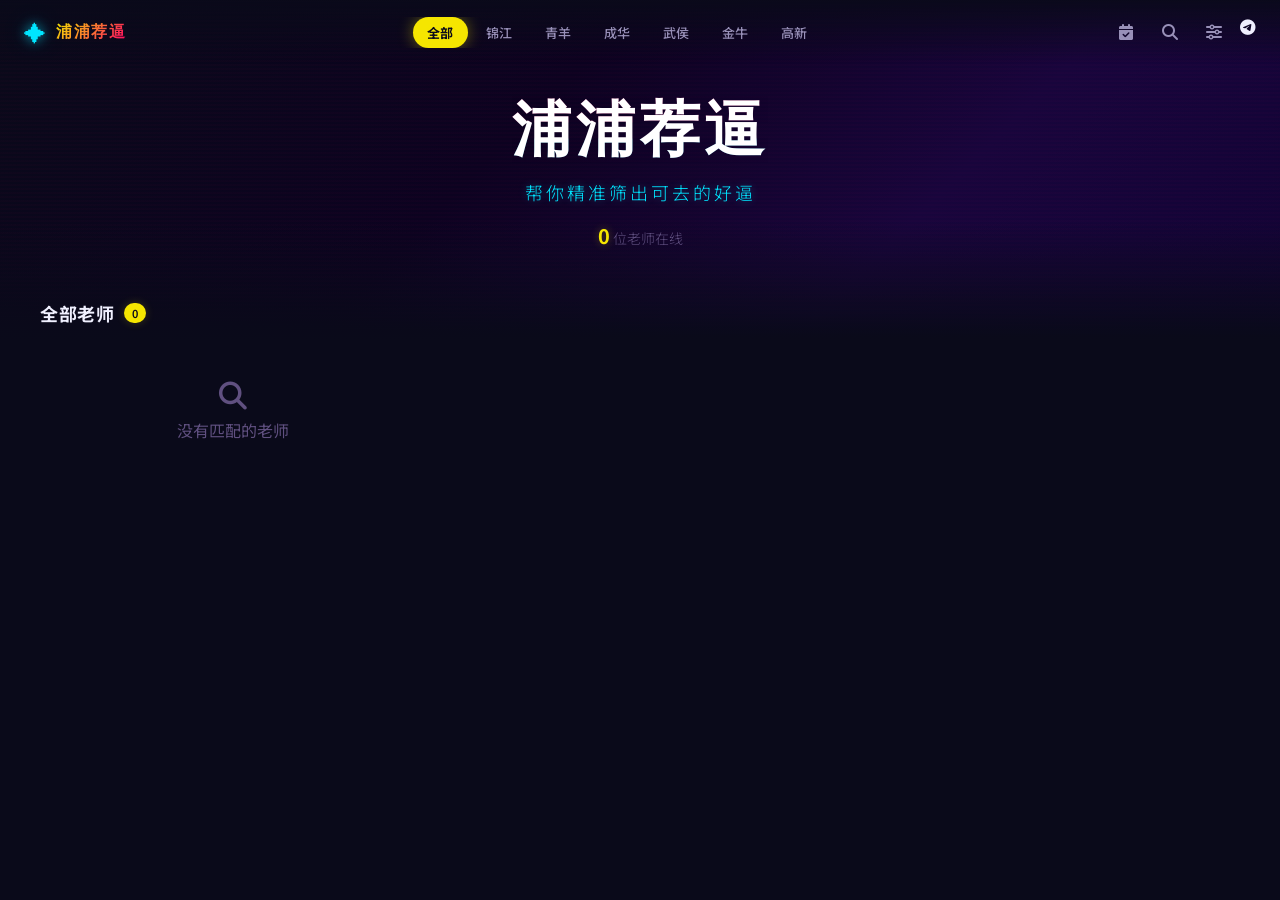
==== commit 99bedaef: "Add files via upload" ====
--- a/index.html
+++ b/index.html
@@ -1,307 +1,146 @@
 <!DOCTYPE html>
 <html lang="zh-CN">
 <head>
-    <meta charset="UTF-8">
-    <meta name="viewport" content="width=device-width, initial-scale=1.0, maximum-scale=1.0, user-scalable=no">
-    <title>浦浦荐逼 · 赛博江湖</title>
-    <script src="https://telegram.org/js/telegram-web-app.js"></script>
-    <link rel="preconnect" href="https://fonts.googleapis.com">
-    <link href="https://fonts.googleapis.com/css2?family=Noto+Sans+SC:wght@300;400;500;700;900&display=swap" rel="stylesheet">
-    <link rel="stylesheet" href="https://cdnjs.cloudflare.com/ajax/libs/font-awesome/6.5.1/css/all.min.css">
-    <link rel="stylesheet" href="styles.css">
-    <style>
-        .view-switch{display:none}.view-switch.active{display:block}
-        .admin-only{display:none}.in-admin .admin-only{display:inline-block}
-        .frontend-only{display:block}.in-admin .frontend-only{display:none}
-        
-        .admin-btn{width:36px;height:36px;display:flex;align-items:center;justify-content:center;border-radius:50%;color:var(--text-muted);font-size:14px;transition:var(--transition);border:1px solid rgba(124,77,255,0.15);background:rgba(124,77,255,0.06)}
-        .admin-btn:hover{background:rgba(124,77,255,0.15);color:var(--purple)}
-        .admin-btn.active{background:var(--purple);color:#fff;border-color:var(--purple)}
-
-        .admin-layout{display:none;padding:0 24px;margin-top:80px}
-        .admin-layout.active{display:block}
-        .admin-header{display:flex;justify-content:space-between;align-items:center;margin-bottom:16px;flex-wrap:wrap;gap:8px}
-        .admin-header h2{font-size:18px;font-weight:700}
-        .admin-table-wrap{overflow-x:auto;background:var(--bg-card);border-radius:12px;margin-bottom:16px}
-        .admin-table-wrap table{width:100%;border-collapse:collapse}
-        .admin-table-wrap th{background:var(--bg-elevated);padding:10px 12px;font-size:11px;font-weight:600;color:var(--text-muted);text-transform:uppercase;letter-spacing:.5px;text-align:left;white-space:nowrap}
-        .admin-table-wrap td{padding:10px 12px;font-size:12px;color:var(--text-secondary);border-bottom:1px solid rgba(255,255,255,0.03);vertical-align:middle}
-        .admin-table-wrap tr:hover td{background:rgba(255,255,255,0.02)}
-        .tag-pills{display:flex;gap:3px;flex-wrap:wrap}
-        .tag-pill{font-size:10px;font-weight:500;padding:2px 7px;border-radius:6px;background:rgba(255,255,255,0.06);color:var(--text-secondary)}
-        .act-btn{padding:4px 8px;font-size:11px;font-weight:600;border-radius:5px;transition:var(--transition);color:var(--text-secondary)}
-        .act-btn:hover{background:rgba(255,255,255,0.06)}
-        .act-btn.edit{color:var(--blue)}.act-btn.del{color:var(--accent)}.act-btn.tog{color:var(--cyan)}
-
-        .editor-overlay{position:fixed;inset:0;z-index:2000;display:none;align-items:center;justify-content:center;background:rgba(5,0,20,0.9);backdrop-filter:blur(8px);padding:20px}
-        .editor-overlay.open{display:flex}
-        .editor-panel{background:var(--bg-secondary);border-radius:16px;padding:24px;width:100%;max-width:580px;max-height:85vh;overflow-y:auto;border:1px solid rgba(124,77,255,0.12)}
-        .editor-panel h2{font-size:17px;font-weight:700;margin-bottom:14px}
-        .f-group{margin-bottom:10px}
-        .f-group label{display:block;font-size:11px;font-weight:600;color:var(--text-muted);margin-bottom:3px;text-transform:uppercase;letter-spacing:.5px}
-        .f-group input,.f-group textarea,.f-group select{width:100%;padding:8px 10px;background:rgba(124,77,255,0.06);border:1px solid rgba(124,77,255,0.1);border-radius:7px;color:#fff;font-size:13px;font-family:inherit}
-        .f-group input:focus,.f-group textarea:focus{border-color:var(--cyan)}
-        .f-row{display:grid;grid-template-columns:1fr 1fr;gap:10px}
-        .f-actions{display:flex;justify-content:flex-end;gap:8px;margin-top:14px;padding-top:10px;border-top:1px solid rgba(124,77,255,0.06)}
-        .p-input{display:flex;gap:6px;align-items:center;margin-bottom:4px}
-        .p-input input{flex:1}
-        .add-p-btn{padding:7px 10px;font-size:11px;border-radius:6px;background:rgba(124,77,255,0.08);color:var(--text-secondary);transition:var(--transition)}
-        .add-p-btn:hover{background:rgba(124,77,255,0.15);color:#fff}
-        .rm-p-btn{color:var(--accent);padding:3px;font-size:11px}
-        .upload-progress{display:none;margin-top:4px;padding:6px 10px;background:rgba(0,229,255,0.06);border-radius:6px;font-size:11px;color:var(--cyan)}
-
-        .data-actions{padding:14px;background:var(--bg-card);border-radius:12px;margin-top:16px}
-        .data-actions h3{font-size:13px;font-weight:600;margin-bottom:6px;color:var(--text-secondary)}
-        .code-area{width:100%;min-height:80px;padding:8px;background:#0d0d1a;border:1px solid rgba(124,77,255,0.08);border-radius:6px;color:#a0a0c0;font-size:11px;font-family:monospace;resize:vertical}
-
-        @media(max-width:640px){
-            .f-row{grid-template-columns:1fr}
-            .admin-layout{padding:0 14px}
-            .admin-table-wrap th,.admin-table-wrap td{padding:6px 8px;font-size:11px}
-        }
-    </style>
+<meta charset="UTF-8">
+<meta name="viewport" content="width=device-width,initial-scale=1.0,maximum-scale=1.0,user-scalable=no">
+<title>浦浦荐逼</title>
+<script src="https://telegram.org/js/telegram-web-app.js"></script>
+<link rel="preconnect" href="https://fonts.googleapis.com">
+<link href="https://fonts.googleapis.com/css2?family=Noto+Sans+SC:wght@300;400;500;700;900&display=swap" rel="stylesheet">
+<link rel="stylesheet" href="https://cdnjs.cloudflare.com/ajax/libs/font-awesome/6.5.1/css/all.min.css">
+<link rel="stylesheet" href="styles.css">
 </head>
 <body>
-    <!-- ==================== NAVBAR ==================== -->
-    <nav class="navbar" id="navbar">
-        <div class="nav-brand">
-            <span class="brand-icon">✦</span>
-            <span class="brand-text">浦浦荐逼</span>
+
+<nav class="navbar" id="navbar">
+    <div class="nav-brand"><span class="brand-icon">✦</span><span class="brand-text">浦浦荐逼</span></div>
+    <div class="nav-links" id="navLinks">
+        <a href="#" class="nav-link active" data-filter="all">全部</a>
+        <a href="#" class="nav-link" data-filter="锦江区">锦江</a>
+        <a href="#" class="nav-link" data-filter="青羊区">青羊</a>
+        <a href="#" class="nav-link" data-filter="成华区">成华</a>
+        <a href="#" class="nav-link" data-filter="武侯区">武侯</a>
+        <a href="#" class="nav-link" data-filter="金牛区">金牛</a>
+        <a href="#" class="nav-link" data-filter="高新区">高新</a>
+    </div>
+    <div class="nav-actions">
+        <button class="icon-btn" id="checkinBtn" title="签到"><i class="fas fa-calendar-check"></i></button>
+        <button class="icon-btn" id="searchToggle"><i class="fas fa-search"></i></button>
+        <button class="icon-btn" id="filterToggle"><i class="fas fa-sliders-h"></i></button>
+        <a href="https://t.me/pupu25122512" target="_blank" class="tg-nav-btn"><i class="fab fa-telegram-plane"></i></a>
+    </div>
+</nav>
+
+<div class="search-bar" id="searchBar">
+    <i class="fas fa-search search-icon"></i>
+    <input type="text" id="searchInput" placeholder="搜索老师...">
+    <button class="icon-btn search-close" id="searchClose"><i class="fas fa-times"></i></button>
+</div>
+
+<div class="filter-panel" id="filterPanel">
+    <div class="filter-section"><h4>标签</h4><div class="tag-filters" id="tagFilters"><span class="filter-tag active" data-tag="all">全部</span></div></div>
+    <div class="filter-section"><h4>价格</h4><div class="price-range"><input type="number" id="priceMin" placeholder="最低"><span class="price-sep">—</span><input type="number" id="priceMax" placeholder="最高"><button class="btn-sm" id="priceFilterBtn">确定</button></div></div>
+    <div class="filter-section"><h4>状态</h4><div class="status-filters"><label><input type="radio" name="status" value="all" checked> 全部</label><label><input type="radio" name="status" value="营业中"> 营业中</label><label><input type="radio" name="status" value="休息中"> 休息中</label></div></div>
+</div>
+
+<div class="hero">
+    <div class="hero-bg"></div>
+    <div class="hero-content">
+        <h1 class="hero-title" data-text="浦浦荐逼">浦浦荐逼</h1>
+        <p class="hero-subtitle">帮你精准筛出可去的好逼</p>
+        <div class="hero-stats"><span id="teacherCount">0</span> 位老师在线</div>
+    </div>
+</div>
+
+<section class="category-section">
+    <div class="section-header"><h2 class="section-title">全部老师</h2><span class="section-badge" id="totalBadge">0</span></div>
+    <div class="card-grid" id="cardGrid"></div>
+</section>
+
+<!-- 老师详情弹窗 -->
+<div class="modal-overlay" id="teacherModal"><div class="modal-content">
+    <button class="modal-close" id="modalClose"><i class="fas fa-times"></i></button>
+    <div class="modal-gallery">
+        <div class="gallery-main" id="galleryMain">
+            <img src="" alt="" id="galleryImg">
+            <button class="gallery-nav gallery-prev" id="galleryPrev"><i class="fas fa-chevron-left"></i></button>
+            <button class="gallery-nav gallery-next" id="galleryNext"><i class="fas fa-chevron-right"></i></button>
+            <div class="gallery-counter" id="galleryCounter">1/1</div>
         </div>
-        <div class="nav-links frontend-only" id="navLinks">
-            <a href="#" class="nav-link active" data-filter="all">全部</a>
-            <a href="#" class="nav-link" data-filter="锦江区">锦江</a>
-            <a href="#" class="nav-link" data-filter="青羊区">青羊</a>
-            <a href="#" class="nav-link" data-filter="成华区">成华</a>
-            <a href="#" class="nav-link" data-filter="武侯区">武侯</a>
-            <a href="#" class="nav-link" data-filter="金牛区">金牛</a>
-            <a href="#" class="nav-link" data-filter="高新区">高新</a>
+        <div class="gallery-thumbs" id="galleryThumbs"></div>
+    </div>
+    <div class="modal-info">
+        <div class="modal-header"><h2 id="modalName">—</h2><span class="modal-tg"><i class="fab fa-telegram-plane"></i> @<span id="modalTG">—</span></span><span class="modal-status" id="modalStatus"></span></div>
+        <div class="modal-tags" id="modalTags"></div>
+        <div class="modal-detail-grid">
+            <div class="detail-item"><span class="detail-label"><i class="fas fa-map-marker-alt"></i> 区域</span><span class="detail-value" id="modalDistrict">—</span></div>
+            <div class="detail-item"><span class="detail-label"><i class="fas fa-tag"></i> 价格</span><span class="detail-value price" id="modalPrice">—</span></div>
+            <div class="detail-item"><span class="detail-label"><i class="fas fa-clock"></i> 开课时间</span><span class="detail-value" id="modalSchedule">—</span></div>
+            <div class="detail-item"><span class="detail-label"><i class="fas fa-gift"></i> 优惠</span><span class="detail-value" id="modalDiscount">—</span></div>
         </div>
-        <div class="nav-actions">
-            <button class="icon-btn frontend-only" id="checkinToggle" title="签到中心"><i class="fas fa-calendar-check"></i></button>
-            <button class="icon-btn frontend-only" id="searchToggle"><i class="fas fa-search"></i></button>
-            <button class="icon-btn frontend-only" id="filterToggle"><i class="fas fa-sliders-h"></i></button>
-            <button class="admin-btn" id="adminToggle" title="管理后台"><i class="fas fa-shield-alt"></i></button>
-            <a href="https://t.me/pupu25122512" target="_blank" class="tg-nav-btn" title="浦浦一刻"><i class="fab fa-telegram-plane"></i></a>
+        <div class="modal-section"><h4><i class="fas fa-info-circle"></i> 简介</h4><p id="modalBio">—</p></div>
+        <div class="modal-section">
+            <div class="review-header"><h4><i class="fas fa-comments"></i> 评价</h4><button class="btn-sm" id="addReviewBtn"><i class="fas fa-plus"></i> 写评价</button></div>
+            <div id="reviewsList"></div>
         </div>
-    </nav>
+    </div>
+</div></div>
 
-    <!-- ===== 搜索 ===== -->
-    <div class="search-bar frontend-only" id="searchBar">
-        <i class="fas fa-search search-icon"></i>
-        <input type="text" id="searchInput" placeholder="搜索老师花名、标签、简介...">
-        <button class="icon-btn search-close" id="searchClose"><i class="fas fa-times"></i></button>
+<!-- 评价弹窗 -->
+<div class="modal-overlay" id="reviewModal"><div class="modal-content" style="max-width:420px">
+    <button class="modal-close" id="reviewClose" style="position:absolute;top:12px;right:12px;z-index:10;background:none;border:none;color:var(--text-muted);font-size:20px;cursor:pointer"><i class="fas fa-times"></i></button>
+    <div style="padding:20px"><h3 style="font-size:16px;font-weight:700;margin-bottom:10px">写评价</h3>
+    <div class="rating-input" style="display:flex;align-items:center;gap:4px;margin:10px 0">
+        <span class="star" data-val="1">★</span><span class="star" data-val="2">★</span><span class="star" data-val="3">★</span><span class="star" data-val="4">★</span><span class="star" data-val="5">★</span>
+        <span class="rating-text" id="ratingText" style="font-size:12px;color:var(--text-muted);margin-left:8px">点击评分</span>
     </div>
+    <textarea id="reviewText" rows="3" style="width:100%;padding:8px 12px;background:rgba(124,77,255,0.06);border:1px solid rgba(124,77,255,0.1);border-radius:8px;color:#fff;font-size:13px;margin-bottom:8px;resize:vertical" placeholder="分享你的体验..."></textarea>
+    <input id="reviewerName" style="width:100%;padding:8px 12px;background:rgba(124,77,255,0.06);border:1px solid rgba(124,77,255,0.1);border-radius:8px;color:#fff;font-size:13px;margin-bottom:8px" placeholder="你的昵称（选填）">
+    <div style="display:flex;gap:8px;justify-content:flex-end">
+        <button id="reviewCancel" style="padding:8px 16px;font-size:13px;font-weight:600;border-radius:8px;background:rgba(124,77,255,0.1);color:var(--text-secondary);border:none;cursor:pointer">取消</button>
+        <button id="reviewSubmit" style="padding:8px 16px;font-size:13px;font-weight:600;border-radius:8px;background:var(--accent);color:#0A0A1A;border:none;cursor:pointer">提交评价</button>
+    </div>
+</div></div></div>
 
-    <!-- ===== 筛选 ===== -->
-    <div class="filter-panel frontend-only" id="filterPanel">
-        <div class="filter-section"><h4>标签筛选</h4><div class="tag-filters" id="tagFilters"><span class="filter-tag active" data-tag="all">全部</span></div></div>
-        <div class="filter-section"><h4>价格区间</h4><div class="price-range"><input type="number" id="priceMin" placeholder="最低价"><span class="price-sep">—</span><input type="number" id="priceMax" placeholder="最高价"><button class="btn-sm" id="priceFilterBtn">确定</button></div></div>
-        <div class="filter-section"><h4>开课状态</h4><div class="status-filters"><label><input type="radio" name="status" value="all" checked> 全部</label><label><input type="radio" name="status" value="营业中"> 营业中</label><label><input type="radio" name="status" value="休息中"> 休息中</label></div></div>
-    </div>
-
-    <!-- ==================== 前台视图 ==================== -->
-    <div id="frontendView" class="view-switch active">
-        <main class="main-content" id="mainContent">
-            <section class="hero">
-                <div class="hero-bg"></div>
-                <div class="hero-content">
-                    <h1 class="hero-title" data-text="浦浦荐逼">浦浦荐逼</h1>
-                    <p class="hero-subtitle">帮你精准筛出可去的好逼</p>
-                    <div class="hero-stats"><span id="teacherCount">0</span> 位老师在线</div>
-                </div>
-            </section>
-            <section class="category-section">
-                <div class="section-header"><h2 class="section-title">全部老师</h2><span class="section-badge" id="totalBadge">0</span></div>
-                <div class="card-grid" id="cardGrid"></div>
-            </section>
-        </main>
-    </div>
-
-    <!-- ==================== 后台视图 ==================== -->
-    <div class="admin-layout" id="adminView">
-        <div class="admin-header">
-            <h2><i class="fas fa-shield-alt"></i> 管理后台</h2>
-            <div style="display:flex;gap:6px">
-                <button class="btn-sm" id="addTeacherBtn" style="background:var(--pink)"><i class="fas fa-plus"></i> 添加老师</button>
-                <button class="btn-sm" id="cloudPushBtn" style="background:var(--accent);color:#0A0A1A"><i class="fas fa-cloud-upload-alt"></i> 推送云端</button>
+<!-- 签到弹窗 -->
+<div class="modal-overlay" id="checkinModal"><div class="modal-content" style="max-width:400px">
+    <button class="modal-close" id="chkClose"><i class="fas fa-times"></i></button>
+    <div style="padding:20px;text-align:center">
+        <div style="font-size:36px;margin-bottom:4px">🎯</div>
+        <h2 style="font-size:17px;font-weight:800;margin-bottom:2px">签到中心</h2>
+        <p style="font-size:12px;color:var(--text-muted);margin-bottom:14px">每日签到，福利不断</p>
+        <div id="chkRoles" style="display:flex;gap:10px">
+            <div id="chkWolf" style="flex:1;padding:16px 12px;background:rgba(124,77,255,0.06);border:1px solid rgba(124,77,255,0.1);border-radius:12px;cursor:pointer">
+                <div style="font-size:28px;margin-bottom:4px">🐺</div><div style="font-size:13px;font-weight:700">我是狼友</div><div style="font-size:11px;color:var(--text-muted)">赚积分换优惠券</div>
+            </div>
+            <div id="chkTeacher" style="flex:1;padding:16px 12px;background:rgba(124,77,255,0.06);border:1px solid rgba(124,77,255,0.1);border-radius:12px;cursor:pointer">
+                <div style="font-size:28px;margin-bottom:4px">👩‍🏫</div><div style="font-size:13px;font-weight:700">我是老师</div><div style="font-size:11px;color:var(--text-muted)">更新营业状态</div>
             </div>
         </div>
-
-        <div id="dataStatus" style="margin-bottom:10px;padding:8px 12px;background:rgba(124,77,255,0.04);border-radius:8px;font-size:12px">
-            📦 localStorage: <strong id="dataCountLabel" style="color:#fff">0</strong> 位老师
-            <span id="cloudStatus" style="margin-left:12px;font-size:11px;color:var(--text-muted)">☁️ 云端: --</span>
+        <div id="chkWolfRes" style="display:none">
+            <div style="font-size:40px;margin-bottom:6px">✅</div><h3 style="font-size:15px;font-weight:700;color:var(--accent);margin-bottom:2px">签到成功！</h3>
+            <p style="font-size:12px;color:var(--text-secondary);margin-bottom:8px" id="wolfMsg">+1 积分</p>
+            <div style="background:rgba(124,77,255,0.08);border-radius:10px;padding:10px;margin-bottom:6px">
+                <div style="font-size:10px;color:var(--text-muted)">当前积分</div>
+                <div style="font-size:24px;font-weight:800;color:var(--cyan)" id="wolfPts">0 分</div>
+            </div>
+            <button id="chkWolfDone" style="padding:8px 16px;font-size:12px;font-weight:600;border-radius:8px;background:var(--accent);color:#0A0A1A;border:none;cursor:pointer;width:100%;margin-top:6px">知道了</button>
         </div>
-
-        <div class="admin-table-wrap">
-            <table><thead><tr>
-                <th>花名</th><th>TG</th><th>区域</th><th>价格</th><th>标签</th><th>状态</th><th>照片</th><th>操作</th>
-            </tr></thead><tbody id="teacherTableBody"></tbody></table>
+        <div id="chkTeacherRes" style="display:none">
+            <h3 style="font-size:14px;font-weight:700;margin-bottom:8px;color:var(--cyan)">选择你的老师身份</h3>
+            <div id="chkTeacherList" style="max-height:200px;overflow-y:auto;margin-bottom:8px"></div>
+            <button id="chkTeacherBack" style="padding:6px 14px;font-size:12px;font-weight:600;border-radius:8px;background:rgba(124,77,255,0.1);color:var(--text-secondary);border:none;cursor:pointer;width:100%">返回</button>
         </div>
-
-        <div class="data-actions">
-            <h3>数据管理</h3>
-            <div style="display:flex;gap:4px;flex-wrap:wrap;margin-bottom:6px">
-                <button class="btn-sm" id="exportBtn" style="background:var(--cyan);color:#0A0A1A"><i class="fas fa-download"></i> 导出</button>
-                <button class="btn-sm" id="importBtn" style="background:var(--orange)"><i class="fas fa-upload"></i> 导入</button>
-                <button class="btn-sm" id="cloudTestProxyBtn" style="background:var(--purple);color:#fff"><i class="fas fa-robot"></i> 测试代理</button>
-                <button class="btn-sm" id="cloudLoadBtn" style="background:var(--blue);color:#fff"><i class="fas fa-download"></i> 拉取云端</button>
-            </div>
-            <textarea class="code-area" id="importData" placeholder="粘贴JSON数据..."></textarea>
-            <div id="cloudMessage" style="margin-top:4px;font-size:11px;color:var(--text-muted);min-height:16px"></div>
+        <div id="chkTeacherDoneRes" style="display:none">
+            <div style="font-size:40px;margin-bottom:6px">✅</div><h3 style="font-size:15px;font-weight:700;color:var(--cyan)">状态已更新！</h3>
+            <p style="font-size:12px;color:var(--text-secondary);margin:4px 0 8px" id="chkTeacherMsg"></p>
+            <button id="chkTeacherDone" style="padding:8px 16px;font-size:12px;font-weight:600;border-radius:8px;background:var(--cyan);color:#0A0A1A;border:none;cursor:pointer;width:100%">完成</button>
         </div>
     </div>
+</div></div>
 
-    <!-- ==================== 编辑弹窗 ==================== -->
-    <div class="editor-overlay" id="editorModal">
-        <div class="editor-panel">
-            <h2 id="editorTitle">添加老师</h2>
-            <input type="hidden" id="editId">
-            <div class="f-row">
-                <div class="f-group"><label>花名 *</label><input type="text" id="editName" placeholder="如：雪莉"></div>
-                <div class="f-group"><label>TG账号 *</label><input type="text" id="editTG" placeholder="如：xueli_cd"></div>
-            </div>
-            <div class="f-row">
-                <div class="f-group"><label>区域</label>
-                    <select id="editDistrict">
-                        <option>锦江区</option><option>青羊区</option><option>成华区</option>
-                        <option>武侯区</option><option>金牛区</option><option>高新区</option>
-                    </select>
-                </div>
-                <div class="f-group"><label>价格 (¥)</label><input type="number" id="editPrice" placeholder="如：1500"></div>
-            </div>
-            <div class="f-row">
-                <div class="f-group"><label>状态</label><select id="editStatus"><option>营业中</option><option>休息中</option></select></div>
-                <div class="f-group"><label>开课时间</label><input type="text" id="editSchedule" placeholder="如：10:00-22:00"></div>
-            </div>
-            <div class="f-group"><label>优惠</label><input type="text" id="editDiscount" placeholder="如：首单8折"></div>
-            <div class="f-group"><label>简介</label><textarea id="editBio" rows="2" placeholder="填写简介..."></textarea></div>
-            <div class="f-group"><label>标签 (逗号分隔)</label><input type="text" id="editTags" placeholder="如：御姐,嫩妹,BBW"></div>
-            <div class="f-group">
-                <label>照片</label>
-                <div id="photoList"></div>
-                <div style="display:flex;gap:6px;margin-top:4px">
-                    <button class="add-p-btn" id="addPhotoBtn"><i class="fas fa-plus"></i> 空链接</button>
-                    <button class="add-p-btn" id="uploadNewBtn" style="background:rgba(0,229,255,0.12);color:var(--cyan)"><i class="fas fa-cloud-upload-alt"></i> 上传图片</button>
-                </div>
-                <div class="upload-progress" id="uploadProgress"><i class="fas fa-spinner fa-pulse"></i> <span id="uploadStatus">处理中...</span></div>
-                <input type="file" id="imgurFileInput" accept="image/*" style="display:none">
-            </div>
-            <div class="f-actions">
-                <button class="btn-cancel" id="editorCancel">取消</button>
-                <button class="btn-primary" id="editorSave"><i class="fas fa-save"></i> 保存</button>
-            </div>
-        </div>
-    </div>
-
-    <!-- ==================== 老师详情 ==================== -->
-    <div class="modal-overlay" id="teacherModal">
-        <div class="modal-content">
-            <button class="modal-close" id="modalClose"><i class="fas fa-times"></i></button>
-            <div class="modal-gallery">
-                <div class="gallery-main" id="galleryMain">
-                    <img src="" alt="" id="galleryImg" referrerpolicy="no-referrer">
-                    <button class="gallery-nav gallery-prev" id="galleryPrev"><i class="fas fa-chevron-left"></i></button>
-                    <button class="gallery-nav gallery-next" id="galleryNext"><i class="fas fa-chevron-right"></i></button>
-                    <div class="gallery-counter" id="galleryCounter">1 / 1</div>
-                </div>
-                <div class="gallery-thumbs" id="galleryThumbs"></div>
-            </div>
-            <div class="modal-info">
-                <div class="modal-header">
-                    <h2 id="modalName">—</h2>
-                    <span class="modal-tg"><i class="fab fa-telegram-plane"></i> @<span id="modalTG">—</span></span>
-                    <span class="modal-status" id="modalStatus">营业中</span>
-                </div>
-                <div class="modal-tags" id="modalTags"></div>
-                <div class="modal-detail-grid">
-                    <div class="detail-item"><span class="detail-label"><i class="fas fa-map-marker-alt"></i> 区域</span><span class="detail-value" id="modalDistrict">—</span></div>
-                    <div class="detail-item"><span class="detail-label"><i class="fas fa-tag"></i> 价格</span><span class="detail-value price" id="modalPrice">—</span></div>
-                    <div class="detail-item"><span class="detail-label"><i class="fas fa-clock"></i> 开课</span><span class="detail-value" id="modalSchedule">—</span></div>
-                    <div class="detail-item"><span class="detail-label"><i class="fas fa-gift"></i> 优惠</span><span class="detail-value" id="modalDiscount">暂无</span></div>
-                </div>
-                <div class="modal-section"><h4><i class="fas fa-file-alt"></i> 简介</h4><p id="modalBio">暂无</p></div>
-                <div class="modal-section">
-                    <div class="review-header"><h4><i class="fas fa-star"></i> 评价</h4><button class="btn-sm" id="addReviewBtn"><i class="fas fa-plus"></i> 写评价</button></div>
-                    <div class="reviews-container" id="reviewsContainer"><p class="no-reviews">暂无评价</p></div>
-                </div>
-            </div>
-        </div>
-    </div>
-
-    <!-- ==================== 评价弹窗 ==================== -->
-    <div class="modal-overlay" id="reviewModal">
-        <div class="modal-content modal-sm">
-            <h3>添加评价</h3>
-            <div class="rating-input">
-                <span class="star" data-val="1">★</span><span class="star" data-val="2">★</span>
-                <span class="star" data-val="3">★</span><span class="star" data-val="4">★</span>
-                <span class="star" data-val="5">★</span>
-                <span class="rating-text" id="ratingText">点击评分</span>
-            </div>
-            <textarea id="reviewText" placeholder="分享你的体验..." rows="3"></textarea>
-            <input type="text" id="reviewerName" placeholder="你的昵称（选填）">
-            <div class="modal-actions">
-                <button class="btn-cancel" id="reviewCancel">取消</button>
-                <button class="btn-primary" id="reviewSubmit">提交</button>
-            </div>
-        </div>
-    </div>
-
-    <!-- ==================== 签到弹窗 ==================== -->
-    <div class="modal-overlay" id="checkinModal">
-        <div class="modal-content" style="max-width:400px">
-            <button class="modal-close" id="checkinModalClose"><i class="fas fa-times"></i></button>
-            <div style="padding:20px;text-align:center">
-                <div style="font-size:36px;margin-bottom:6px">🎯</div>
-                <h2 style="font-size:18px;font-weight:800;margin-bottom:2px">签到中心</h2>
-                <p style="font-size:12px;color:var(--text-muted);margin-bottom:16px">每日签到，福利不断</p>
-                <div class="checkin-role-select" id="checkinRoleSelect">
-                    <div class="checkin-card" id="checkinAsWolf">
-                        <div style="font-size:32px;margin-bottom:6px">🐺</div>
-                        <h3 style="font-size:14px;font-weight:700">我是狼友</h3>
-                        <p style="font-size:11px;color:var(--text-muted)">赚积分换优惠券</p>
-                    </div>
-                    <div class="checkin-card" id="checkinAsTeacher">
-                        <div style="font-size:32px;margin-bottom:6px">👩‍🏫</div>
-                        <h3 style="font-size:14px;font-weight:700">我是老师</h3>
-                        <p style="font-size:11px;color:var(--text-muted)">签到更新营业状态</p>
-                    </div>
-                </div>
-                <div id="wolfCheckinResult" style="display:none">
-                    <div style="font-size:44px;margin-bottom:6px">✅</div>
-                    <h3 style="font-size:16px;font-weight:700;color:var(--accent);margin-bottom:2px">签到成功！</h3>
-                    <p style="font-size:13px;color:var(--text-secondary);margin-bottom:8px" id="wolfCheckinMsg">+1 积分</p>
-                    <div style="background:rgba(124,77,255,0.08);border-radius:10px;padding:10px;margin-bottom:6px">
-                        <div style="font-size:11px;color:var(--text-muted)">当前积分</div>
-                        <div style="font-size:28px;font-weight:800;color:var(--cyan)" id="wolfPointsDisplay">0 分</div>
-                    </div>
-                    <p style="font-size:10px;color:var(--text-muted)">积分可到浦浦一刻群内换优惠券</p>
-                    <button class="btn-primary" id="wolfCheckinDone" style="margin-top:8px;width:100%">知道了</button>
-                </div>
-                <div id="teacherCheckinResult" style="display:none">
-                    <h3 style="font-size:14px;font-weight:700;margin-bottom:10px;color:var(--cyan)">选择你的老师身份</h3>
-                    <div id="teacherCheckinList" style="max-height:220px;overflow-y:auto;margin-bottom:8px"></div>
-                    <button class="btn-cancel" id="teacherCheckinBack" style="width:100%">返回</button>
-                </div>
-                <div id="teacherCheckinDone" style="display:none">
-                    <div style="font-size:44px;margin-bottom:6px">✅</div>
-                    <h3 style="font-size:16px;font-weight:700;color:var(--cyan)">状态已更新！</h3>
-                    <p style="font-size:13px;color:var(--text-secondary)" id="teacherCheckinMsg"></p>
-                    <button class="btn-primary" id="teacherCheckinFinished" style="margin-top:8px;width:100%">完成</button>
-                </div>
-            </div>
-        </div>
-    </div>
-
-    <!-- ==================== 签到横幅 ==================== -->
-    <div class="checkin-banner" id="checkinBanner">
-        <i class="fas fa-check-circle"></i>
-        <span id="checkinBannerText">已签到</span>
-    </div>
-
-    <script src="config.js"></script>
-    <script src="cloud.js"></script>
-    <script src="app.js"></script>
+<script src="config.js"></script>
+<script src="cloud.js"></script>
+<script src="app.js"></script>
 </body>
 </html>
